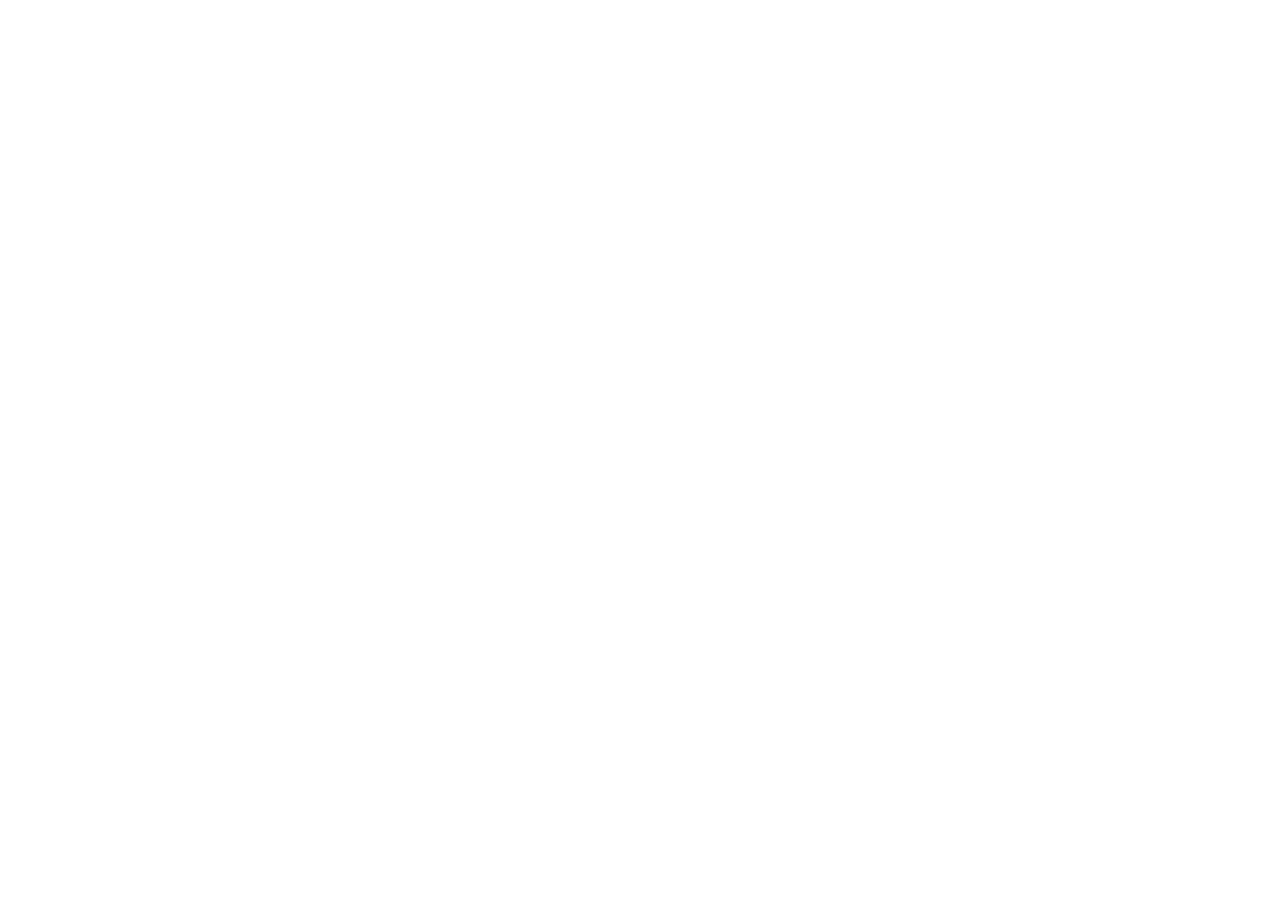
==== index.html @ bd5fce8c "Files Created and Added boilerplate code" ====
<!DOCTYPE html>
<html lang="en">
<head>
    <meta charset="UTF-8">
    <meta name="viewport" content="width=device-width, initial-scale=1.0">
    <title>Document</title>
    <link rel="stylesheet" href="style.css">
    <script src="script.js" defer></script>
</head>
<body>
    
</body>
</html>
---- style.css ----
*{
    box-sizing: border-box;
}
body{
    margin: 0;
}
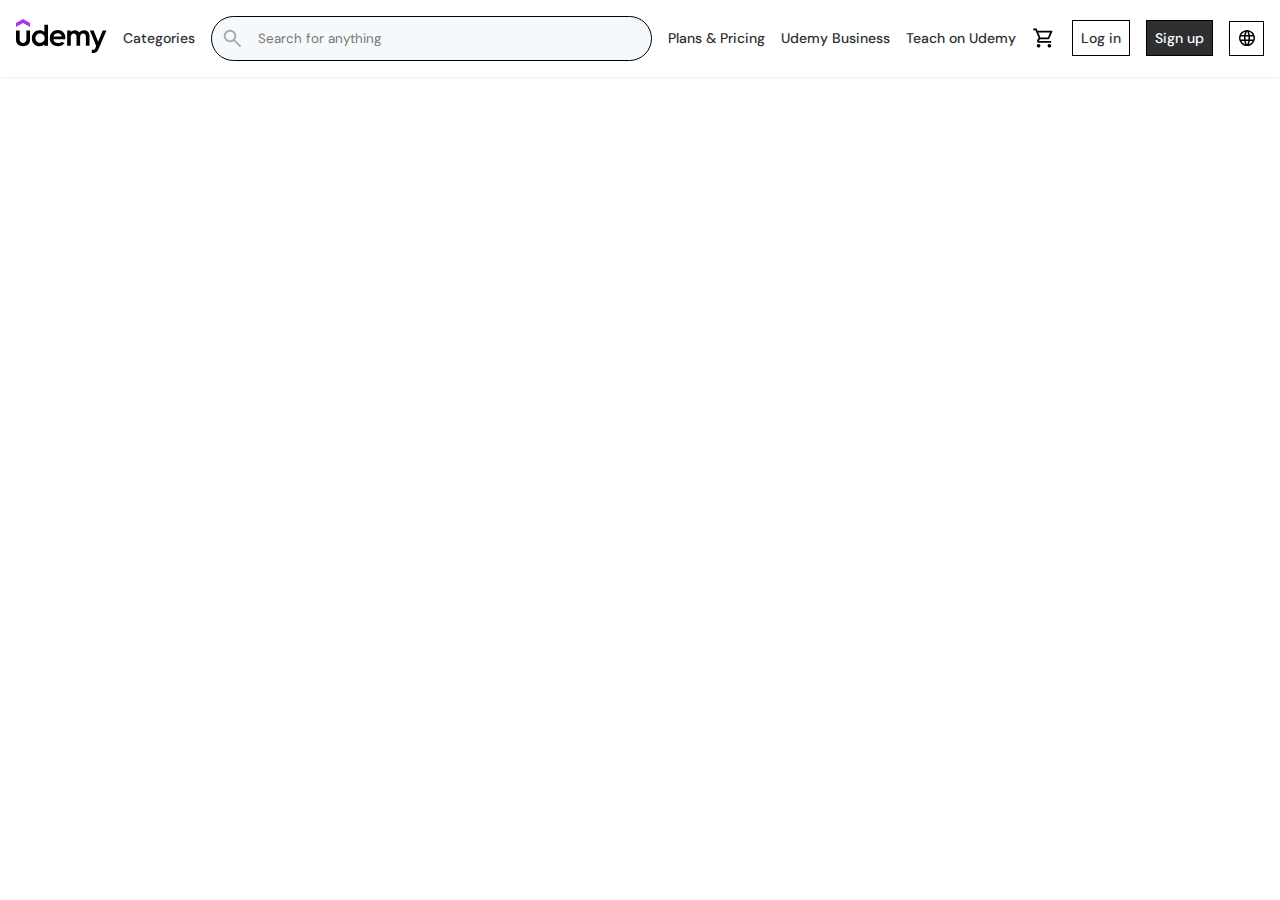
==== commit 785b4c0c: "initial header created for non-mobile without dropdown and hover" ====
--- a/index.html
+++ b/index.html
@@ -1,13 +1,39 @@
 <!DOCTYPE html>
 <html lang="en">
-<head>
-    <meta charset="UTF-8">
-    <meta name="viewport" content="width=device-width, initial-scale=1.0">
-    <title>Document</title>
-    <link rel="stylesheet" href="style.css">
+  <head>
+    <meta charset="UTF-8" />
+    <meta name="viewport" content="width=device-width, initial-scale=1.0" />
+    <title>Udemy</title>
+    <link
+      href="https://fonts.googleapis.com/css?family=DM+Sans:regular,500,700"
+      rel="stylesheet"
+    />
+    <link rel="stylesheet" href="style.css" />
     <script src="script.js" defer></script>
-</head>
-<body>
-    
-</body>
-</html>+  </head>
+  <body>
+    <header>
+      <div class="logo-container">
+        <img src="./images/udemy-logo.svg" alt="" />
+      </div>
+      <ul>
+        Categories
+      </ul>
+      <div class="search-container">
+        <img src="./images/search_icon.svg" alt="" />
+        <input type="text" placeholder="Search for anything" />
+      </div>
+      <div class="plans-and-pricing">Plans&nbsp;&&nbsp;Pricing</div>
+      <div class="udemy-business">Udemy&nbsp;Business</div>
+      <div class="tech-on-udemy-container">Teach&nbsp;on&nbsp;Udemy</div>
+      <div class="cart-container">
+        <img src="./images/shopping-cart-icon.svg" alt="" />
+      </div>
+      <div class="login-button-container">Log&nbsp;in</div>
+      <div class="singup-button-container">Sign&nbsp;up</div>
+      <div class="language-icon-container">
+        <img src="./images/language-icon.svg" alt="" />
+      </div>
+    </header>
+  </body>
+</html>
--- a/style.css
+++ b/style.css
@@ -1,6 +1,78 @@
-*{
-    box-sizing: border-box;
+* {
+  box-sizing: border-box;
 }
-body{
-    margin: 0;
+:root {
+  --one-px-border: 1px solid black;
+}
+body {
+  margin: 0;
+  font-family: "DM Sans", sans-serif;
+}
+header {
+  color: #2d2f31;
+  padding: 1rem;
+  display: flex;
+  gap: 1rem;
+  justify-content: space-between;
+  align-items: center;
+
+  box-shadow: 0 2px 2px -2px rgba(0, 0, 0, 0.2);
+  background-color: #fefffe;
+  font-size: 14px;
+  font-weight: 500;
+}
+ul {
+  margin: 0;
+  padding: 0;
+}
+.logo-container > img {
+  width: 91px;
+}
+.search-container {
+  border: var(--one-px-border);
+  border-radius: 24px;
+  padding-inline: 0.5rem;
+  display: flex;
+  align-items: center;
+  overflow: hidden;
+  flex-grow: 1;
+  background-color: #f6f9fb;
+}
+.search-container > input {
+  padding: 0.8rem;
+  flex-grow: 1;
+  border: 0;
+  outline: 0;
+  background-color: transparent;
+  font-family: inherit;
+}
+.cart-container > img {
+  vertical-align: middle;
+}
+.login-button-container,
+.singup-button-container {
+  border: var(--one-px-border);
+  padding: 0.5rem;
+  /* font-size: 12px; */
+}
+.singup-button-container {
+  color: white;
+  background-color: #2d2f31;
+}
+.language-icon-container {
+  border: var(--one-px-border);
+  padding: 0.4rem;
+  display: flex;
+  justify-content: space-between;
+  align-items: center;
+}
+@media(width<=1200px){
+    .tech-on-udemy-container{
+        display: none;
+    }
+}
+@media(width<=980px){
+    .plans-and-pricing{
+        display: none;
+    }
 }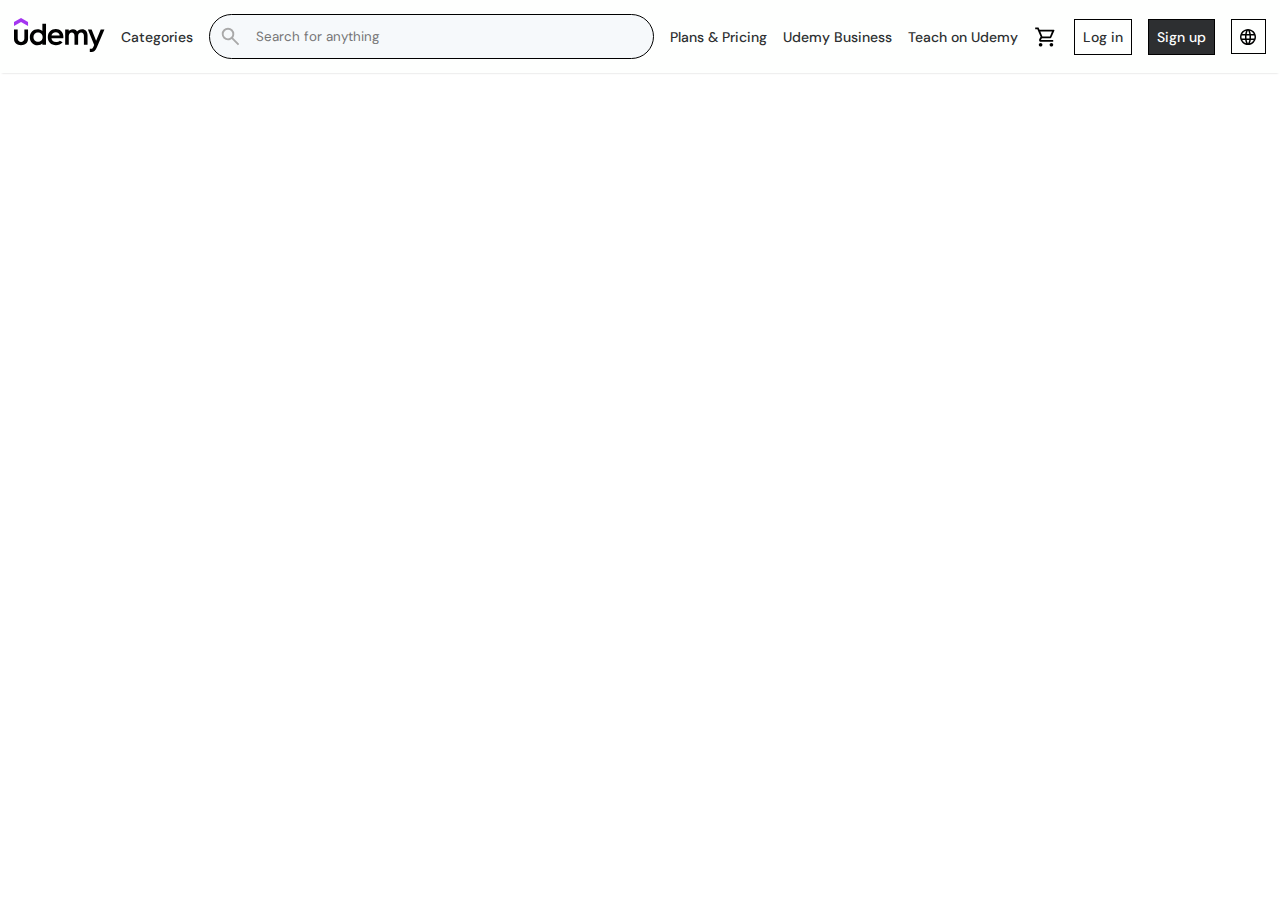
==== commit aec704b1: "static header" ====
--- a/index.html
+++ b/index.html
@@ -13,13 +13,17 @@
   </head>
   <body>
     <header>
+        <div class="menu-icon-container">
+            <img src="./images/menu-icon.svg" alt="">
+        </div>
       <div class="logo-container">
         <img src="./images/udemy-logo.svg" alt="" />
       </div>
-      <ul>
+      <ul class="category-container">
         Categories
       </ul>
       <div class="search-container">
+
         <img src="./images/search_icon.svg" alt="" />
         <input type="text" placeholder="Search for anything" />
       </div>
@@ -27,6 +31,7 @@
       <div class="udemy-business">Udemy&nbsp;Business</div>
       <div class="tech-on-udemy-container">Teach&nbsp;on&nbsp;Udemy</div>
       <div class="cart-container">
+        <img class="search-icon-for-mobile" src="./images/search-icon-for-mobile.svg" alt="">
         <img src="./images/shopping-cart-icon.svg" alt="" />
       </div>
       <div class="login-button-container">Log&nbsp;in</div>
--- a/style.css
+++ b/style.css
@@ -10,7 +10,7 @@
 }
 header {
   color: #2d2f31;
-  padding: 1rem;
+  padding: 0.9rem;
   display: flex;
   gap: 1rem;
   justify-content: space-between;
@@ -66,13 +66,38 @@
   justify-content: space-between;
   align-items: center;
 }
-@media(width<=1200px){
-    .tech-on-udemy-container{
-        display: none;
-    }
+.menu-icon-container,.search-icon-for-mobile {
+  display: none;
 }
-@media(width<=980px){
-    .plans-and-pricing{
-        display: none;
-    }
-}+
+@media (width<=1200px) {
+  .tech-on-udemy-container {
+    display: none;
+  }
+}
+@media (width<=980px) {
+  .plans-and-pricing {
+    display: none;
+  }
+}
+@media (width<=800px) {
+  .language-icon-container,
+  .singup-button-container,
+  .udemy-business,
+  .login-button-container,
+  .category-container,
+  .search-container {
+    display: none;
+  }
+  .cart-container{
+    display: flex;
+    gap: 1rem;
+
+  }
+  .menu-icon-container,.search-icon-for-mobile{
+    display: block;
+  }
+  header{
+    padding: 0.4rem;
+  }
+}
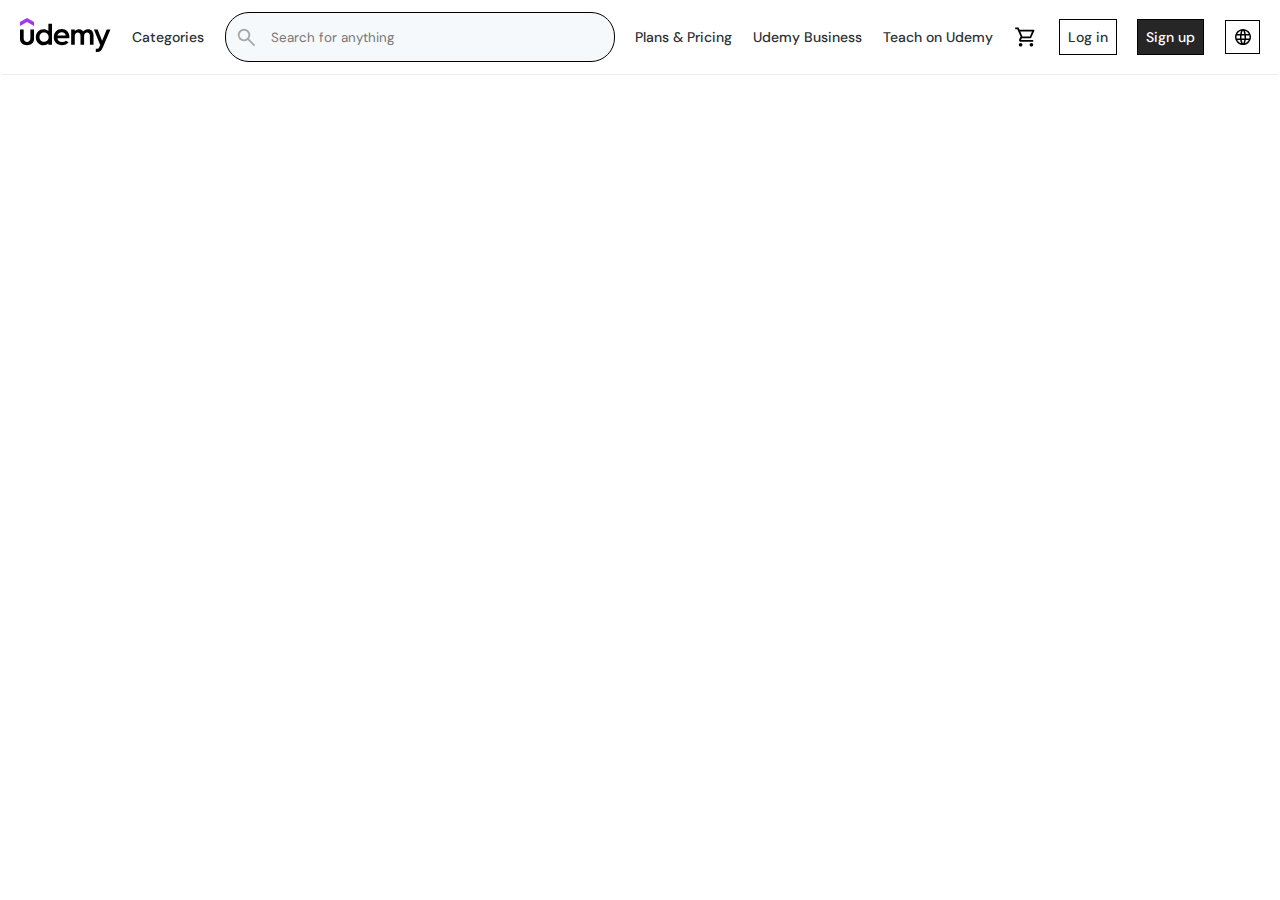
==== commit f28d268e: "header" ====
--- a/index.html
+++ b/index.html
@@ -13,26 +13,56 @@
   </head>
   <body>
     <header>
-        <div class="menu-icon-container">
-            <img src="./images/menu-icon.svg" alt="">
-        </div>
+      <div class="menu-icon-container">
+        <img src="./images/menu-icon.svg" alt="menu" />
+      </div>
       <div class="logo-container">
-        <img src="./images/udemy-logo.svg" alt="" />
+        <img src="./images/udemy-logo.svg" alt="udemy-logo" />
       </div>
-      <ul class="category-container">
-        Categories
-      </ul>
+      <div class="categories-container">
+        <ul>
+          Categories
+        </ul>
+      </div>
       <div class="search-container">
-
-        <img src="./images/search_icon.svg" alt="" />
+        <img src="./images/search_icon.svg" alt="search-icon" />
         <input type="text" placeholder="Search for anything" />
       </div>
       <div class="plans-and-pricing">Plans&nbsp;&&nbsp;Pricing</div>
-      <div class="udemy-business">Udemy&nbsp;Business</div>
-      <div class="tech-on-udemy-container">Teach&nbsp;on&nbsp;Udemy</div>
+      <div class="udemy-business">
+        Udemy&nbsp;Business
+        <div>
+          <p class="hover-text">
+            Get your team access to over 26,000 top Udemy courses, anytime,
+            anywhere.
+          </p>
+          <p class="btn">Try Udemy&nbsp;Business</p>
+        </div>
+      </div>
+      <div class="tech-on-udemy-container">Teach&nbsp;on&nbsp;Udemy
+        <div>
+          <p class="hover-text">
+            Turn what you know into an opportunity and reach millions around the world.
+          </p>
+          <p class="btn">Learn More</p>
+        </div>
+      </div>
       <div class="cart-container">
-        <img class="search-icon-for-mobile" src="./images/search-icon-for-mobile.svg" alt="">
-        <img src="./images/shopping-cart-icon.svg" alt="" />
+        <img
+          class="search-icon-for-mobile"
+          src="./images/search-icon-for-mobile.svg"
+          alt="search-icon"
+        />
+        <div>
+          <p class="hover-text">You cart is empty
+       
+        
+          </p>
+          <p class="keep-shoping"> Keep Shopping</p>
+         
+        </div>
+        <img class="cart-icon" src="./images/shopping-cart-icon.svg" alt="cart-icon" />
+        <img class="purple-cart" src="./images/purple-color-cart.svg" alt="">
       </div>
       <div class="login-button-container">Log&nbsp;in</div>
       <div class="singup-button-container">Sign&nbsp;up</div>
--- a/style.css
+++ b/style.css
@@ -3,27 +3,37 @@
 }
 :root {
   --one-px-border: 1px solid black;
+  --primary-black-color: #2d2f31;
 }
 body {
   margin: 0;
+  padding: 0;
   font-family: "DM Sans", sans-serif;
 }
+ul {
+  margin: 0;
+  padding: 0;
+}
 header {
-  color: #2d2f31;
-  padding: 0.9rem;
+  color: var(--primary-black-color);
   display: flex;
-  gap: 1rem;
+  gap: 0.8rem;
   justify-content: space-between;
   align-items: center;
-
   box-shadow: 0 2px 2px -2px rgba(0, 0, 0, 0.2);
   background-color: #fefffe;
   font-size: 14px;
   font-weight: 500;
+  padding-inline: 1rem;
 }
-ul {
-  margin: 0;
-  padding: 0;
+
+header > div {
+  padding-block: 1.5rem;
+  margin: 4px;
+}
+
+header > .logo-container {
+  padding-block: 14px;
 }
 .logo-container > img {
   width: 91px;
@@ -37,6 +47,7 @@
   overflow: hidden;
   flex-grow: 1;
   background-color: #f6f9fb;
+  height: 40px;
 }
 .search-container > input {
   padding: 0.8rem;
@@ -46,6 +57,56 @@
   background-color: transparent;
   font-family: inherit;
 }
+.udemy-business,
+.tech-on-udemy-container,
+.cart-container {
+  position: relative;
+  transition: all 0.25s ease-out;
+}
+.udemy-business > div,
+.tech-on-udemy-container > div,
+.cart-container > div {
+  font-weight: 700;
+  font-size: 16px;
+  position: absolute;
+  top: 75px;
+  right: 4px;
+  width: 280px;
+  text-align: center;
+  box-shadow: rgba(99, 99, 99, 0.2) 0px 2px 8px 0px;
+  padding-inline: 1rem;
+  display: none;
+}
+.cart-container > div {
+  font-size: 12px;
+  width: 200px;
+}
+.cart-container .keep-shoping {
+  color: #a435f0;
+}
+.udemy-business > div .hover-text,
+.tech-on-udemy-container > div .hover-text,
+.cart-container > div .hover-text {
+  padding-inline: 1.5rem;
+  color: black;
+}
+.udemy-business > div .btn,
+.tech-on-udemy-container > div .btn {
+  background-color: var(--primary-black-color);
+  color: white;
+  padding: 0.5rem 1rem;
+}
+.udemy-business:hover > div,
+.tech-on-udemy-container:hover > div,
+.cart-container:hover > div {
+  display: block;
+}
+.tech-on-udemy-container {
+  position: relative;
+}
+.cart-container {
+  padding-block: 18px;
+}
 .cart-container > img {
   vertical-align: middle;
 }
@@ -53,11 +114,10 @@
 .singup-button-container {
   border: var(--one-px-border);
   padding: 0.5rem;
-  /* font-size: 12px; */
 }
 .singup-button-container {
   color: white;
-  background-color: #2d2f31;
+  background-color: rgba(0, 0, 0, 0.85);
 }
 .language-icon-container {
   border: var(--one-px-border);
@@ -66,38 +126,72 @@
   justify-content: space-between;
   align-items: center;
 }
-.menu-icon-container,.search-icon-for-mobile {
+
+.categories-container:hover,
+.plans-and-pricing:hover,
+.udemy-business:hover,
+.tech-on-udemy-container:hover {
+  color: #a435f0;
+}
+.purple-cart {
+  display: none;
+}
+.cart-container:hover .cart-icon {
+  display: none;
+}
+.cart-container:hover .purple-cart {
+  display: block;
+}
+div.login-button-container:hover,
+div.language-icon-container:hover,
+div.search-container:hover {
+  background-color: #e3e7ea;
+}
+
+.singup-button-container:hover {
+  background-color: black;
+}
+.menu-icon-container,
+.search-icon-for-mobile {
   display: none;
 }
 
+div.show {
+  display: block;
+}
 @media (width<=1200px) {
   .tech-on-udemy-container {
     display: none;
   }
 }
-@media (width<=980px) {
+@media (width<=1050px) {
   .plans-and-pricing {
     display: none;
   }
 }
-@media (width<=800px) {
+@media (width<=900px) {
   .language-icon-container,
   .singup-button-container,
   .udemy-business,
   .login-button-container,
-  .category-container,
+  .categories-container,
   .search-container {
     display: none;
   }
-  .cart-container{
+  .cart-container {
     display: flex;
     gap: 1rem;
-
   }
-  .menu-icon-container,.search-icon-for-mobile{
+  .menu-icon-container,
+  .search-icon-for-mobile {
     display: block;
   }
-  header{
-    padding: 0.4rem;
+
+  header > div {
+    padding-top: 1rem;
+    padding-bottom: 0.2rem;
+  }
+  .logo-container > img {
+    width: 75px;
   }
 }
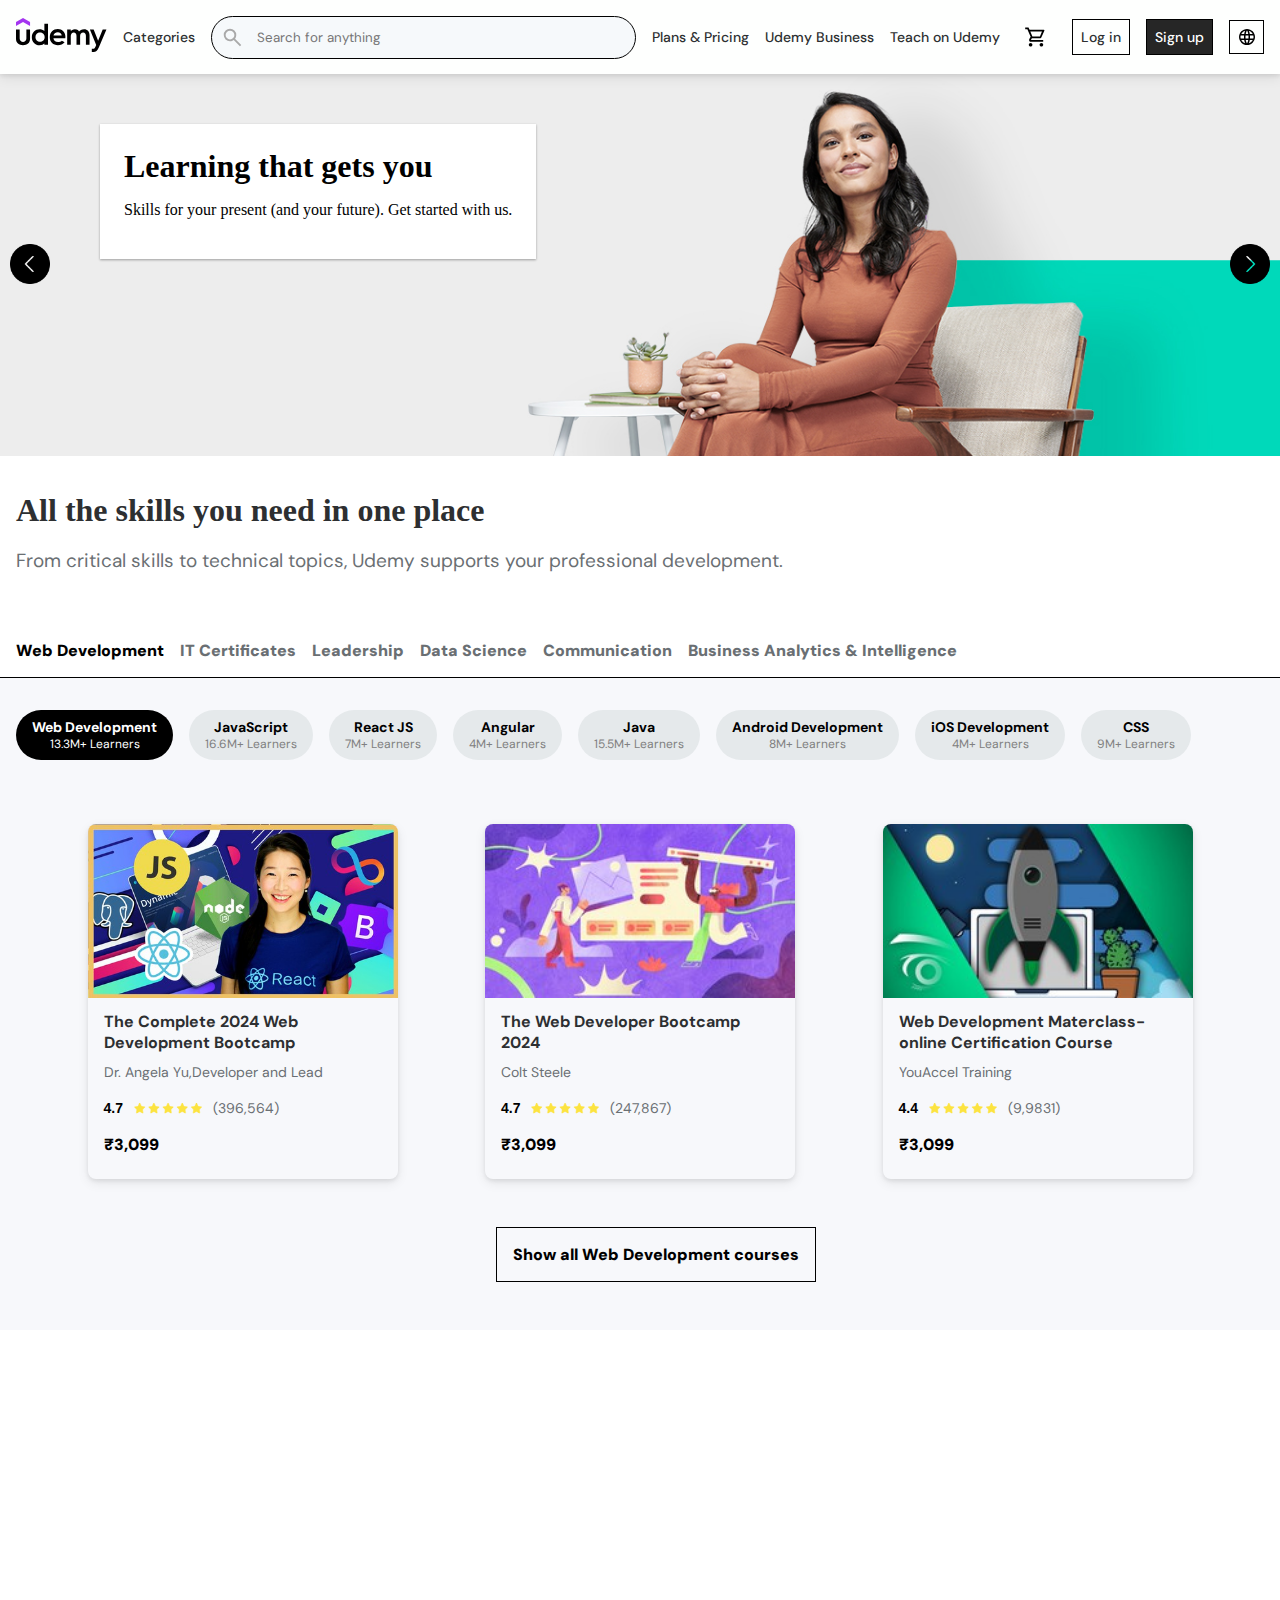
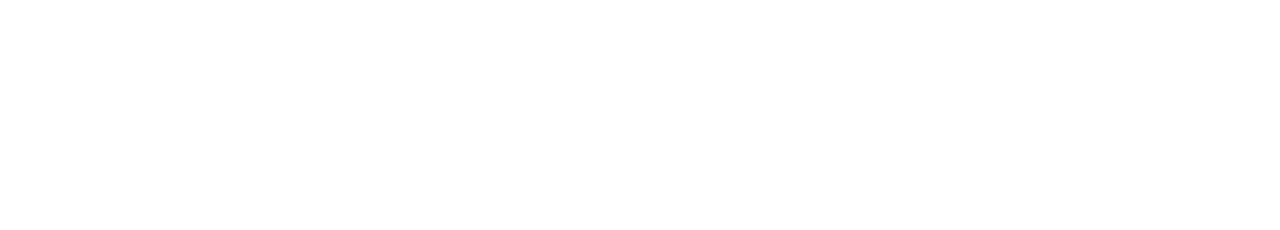
==== commit c3098468: "course-cards-container created" ====
--- a/index.html
+++ b/index.html
@@ -13,8 +13,8 @@
   </head>
   <body>
     <header>
-      <div class="menu-icon-container">
-        <img src="./images/menu-icon.svg" alt="menu" />
+      <div class="hamburger-icon-container">
+        <img src="./images/menu-icon.svg" alt="hamburger-icon" />
       </div>
       <div class="logo-container">
         <img src="./images/udemy-logo.svg" alt="udemy-logo" />
@@ -28,23 +28,25 @@
         <img src="./images/search_icon.svg" alt="search-icon" />
         <input type="text" placeholder="Search for anything" />
       </div>
-      <div class="plans-and-pricing">Plans&nbsp;&&nbsp;Pricing</div>
+      <div class="plans-and-pricing">Plans & Pricing</div>
       <div class="udemy-business">
-        Udemy&nbsp;Business
+        Udemy Business
         <div>
-          <p class="hover-text">
+          <p>
             Get your team access to over 26,000 top Udemy courses, anytime,
             anywhere.
           </p>
-          <p class="btn">Try Udemy&nbsp;Business</p>
-        </div>
-      </div>
-      <div class="tech-on-udemy-container">Teach&nbsp;on&nbsp;Udemy
+          <div>Try Udemy Business</div>
+        </div>
+      </div>
+      <div class="tech-on-udemy-container">
+        Teach on Udemy
         <div>
-          <p class="hover-text">
-            Turn what you know into an opportunity and reach millions around the world.
+          <p>
+            Turn what you know into an opportunity and reach millions around the
+            world.
           </p>
-          <p class="btn">Learn More</p>
+          <div>Learn More</div>
         </div>
       </div>
       <div class="cart-container">
@@ -54,21 +56,218 @@
           alt="search-icon"
         />
         <div>
-          <p class="hover-text">You cart is empty
-       
-        
-          </p>
-          <p class="keep-shoping"> Keep Shopping</p>
-         
-        </div>
-        <img class="cart-icon" src="./images/shopping-cart-icon.svg" alt="cart-icon" />
-        <img class="purple-cart" src="./images/purple-color-cart.svg" alt="">
-      </div>
-      <div class="login-button-container">Log&nbsp;in</div>
-      <div class="singup-button-container">Sign&nbsp;up</div>
+          <p>You cart is empty</p>
+          <p class="keep-shoping">Keep Shopping</p>
+        </div>
+        <img
+          class="cart-icon"
+          src="./images/shopping-cart-icon.svg"
+          alt="cart-icon"
+        />
+        <img
+          class="purple-cart-icon"
+          src="./images/purple-color-cart.svg"
+          alt="purple-cart-icon"
+        />
+      </div>
+      <div class="login-button-container">Log in</div>
+      <div class="singup-button-container">Sign up</div>
       <div class="language-icon-container">
-        <img src="./images/language-icon.svg" alt="" />
+        <img src="./images/language-icon.svg" alt="language-icon" />
       </div>
     </header>
+    <main>
+      <section class="hero-section-images-container">
+        <div class="hero-section-image-container first-image">
+          <img
+            class="hero-section-girl-img"
+            src="./images/bg-img1.jpg"
+            alt=""
+          />
+          <div class="hero-section-image-info">
+            <div>Learning that gets you</div>
+            <p>
+              Skills for your present (and your future). Get started with us.
+            </p>
+            <div class="search-bar-below-img">
+              <input type="text" placeholder="What do you want to learn" />
+              <img src="./images/search_icon.svg" alt="" style="width: 24px" />
+            </div>
+          </div>
+        </div>
+        <!-- <div class="hero-section-image-container second-image">
+          <img class="hero-section-boy-img" src="./images/bg-img2.jpg" alt="" />
+          <div class="hero-section-image-info">
+            <div>Skills that drive you forward</div>
+            <p>
+              Technology and the world of work change fast — with us, you’re
+              faster. Get the skills to achieve goals and stay competitive.
+            </p>
+            <span class="view-plans">View Plans</span>
+            <div class="search-bar-below-img">
+              <input type="text" placeholder="What do you want to learn" />
+              <img
+                
+                src="./images/search_icon.svg"
+                alt=""
+                style="width: 24px"
+              />
+            </div>
+          </div>
+        </div> -->
+        <img class="arrow left-arrow" src="./images/arrow.png" alt="" />
+        <img class="arrow right-arrow" src="./images/arrow.png" alt="" />
+      </section>
+      <div class="info-below-hero-section-images">
+        <div>All the skills you need in one place</div>
+        <p>
+          From critical skills to technical topics, Udemy supports your
+          professional development.
+        </p>
+      </div>
+      <div class="learning-topics">
+        <p class="web-dev">Web&nbsp;Development</p>
+        <p>IT&nbsp;Certificates</p>
+        <p>Leadership</p>
+        <p>Data&nbsp;Science</p>
+        <p>Communication</p>
+        <p>Business&nbsp;Analytics&nbsp;&&nbsp;Intelligence</p>
+      </div>
+    </main>
+    <section class="course-container">
+      <div>
+        <div class="different-skills-button-container">
+          <div class="web-dev-button">
+            <h4>Web&nbsp;Development</h4>
+            <span>13.3M+ Learners</span>
+          </div>
+
+          <div>
+            <h4>JavaScript</h4>
+            <span>16.6M+&nbsp;Learners</span>
+          </div>
+          <div>
+            <h4>React&nbsp;JS</h4>
+            <span>7M+&nbsp;Learners</span>
+          </div>
+          <div>
+            <h4>Angular</h4>
+            <span>4M+&nbsp;Learners</span>
+          </div>
+          <div>
+            <h4>Java</h4>
+            <span>15.5M+&nbsp;Learners</span>
+          </div>
+          <div>
+            <h4>Android&nbsp;Development</h4>
+            <span>8M+&nbsp;Learners</span>
+          </div>
+          <div>
+            <h4>iOS Development</h4>
+            <span>4M+&nbsp;Learners</span>
+          </div>
+          <div>
+            <h4>CSS</h4>
+            <span>9M+&nbsp;Learners</span>
+          </div>
+        </div>
+        <div class="courses-card-container">
+          <div class="course-card-container course-card-container-1">
+            <img
+              class="course-main-img"
+              src="./images/angela-yu-course-picture.jpg "
+              alt=""
+            />
+            <div class="course-info">
+              <p class="course-title">
+                <strong>The Complete 2024 Web Development Bootcamp</strong>
+              </p>
+              <span>Dr. Angela Yu,Developer and Lead</span>
+              <div class="rating">
+                <span class="rating-in-number">4.7</span
+                ><img
+                  src="./images/5-start-icons.png"
+                  alt=""
+                  style="width: 90px"
+                /><span>(396,564)</span>
+              </div>
+              <span class="price">₹3,099</span>
+            </div>
+          </div>
+          <div class="course-card-container course-card-container-2">
+            <img
+              class="course-main-img"
+              src="./images/colt-steele-course-picture.jpg"
+              alt=""
+            />
+            <div class="course-info">
+              <p class="course-title">
+                <strong>The Web Developer Bootcamp 2024</strong>
+              </p>
+              <span> Colt Steele</span>
+              <div class="rating">
+                <span class="rating-in-number">4.7</span
+                ><img
+                  src="./images/5-start-icons.png"
+                  alt=""
+                  style="width: 90px"
+                /><span>(247,867)</span>
+              </div>
+              <span class="price">₹3,099</span>
+            </div>
+          </div>
+          <div class="course-card-container course-card-container-3">
+            <img
+              class="course-main-img"
+              src="./images/Youacell-course-picture.jpg"
+              alt=""
+            />
+            <div class="course-info">
+              <p class="course-title">
+                <strong
+                  >Web Development Materclass-online Certification
+                  Course</strong
+                >
+              </p>
+              <span>YouAccel Training</span>
+              <div class="rating">
+                <span class="rating-in-number">4.4</span
+                ><img
+                  src="./images/5-start-icons.png"
+                  alt=""
+                  style="width: 90px"
+                /><span>(9,9831)</span>
+              </div>
+              <span class="price">₹3,099</span>
+            </div>
+          </div>
+          <div class="course-card-container course-card-container-4">
+            <img
+              class="course-main-img"
+              src="./images/last-course-img.jpg"
+              alt=""
+            />
+            <div class="course-info">
+              <p class="course-title">
+                <strong>Practical Web Development :22 Course in 1</strong>
+              </p>
+              <span>Creative Online School</span>
+              <div class="rating">
+                <span class="rating-in-number">4.3</span
+                ><img
+                  src="./images/5-start-icons.png"
+                  alt=""
+                  style="width: 90px"
+                /><span>(4,337)</span>
+              </div>
+              <span class="price">₹3,299</span>
+            </div>
+          </div>
+        </div>
+        <div class="show-all-courses-button">
+          Show&nbsp;all&nbsp;Web&nbsp;Development&nbsp;courses
+        </div>
+      </div>
+    </section>
   </body>
 </html>
--- a/style.css
+++ b/style.css
@@ -2,34 +2,37 @@
   box-sizing: border-box;
 }
 :root {
-  --one-px-border: 1px solid black;
+  --standard-black-border: 1px solid black;
   --primary-black-color: #2d2f31;
 }
 body {
   margin: 0;
   padding: 0;
   font-family: "DM Sans", sans-serif;
+  margin-bottom: 500px;
 }
 ul {
   margin: 0;
   padding: 0;
 }
+/* css for header */
 header {
   color: var(--primary-black-color);
   display: flex;
-  gap: 0.8rem;
+  gap: 1rem;
   justify-content: space-between;
   align-items: center;
-  box-shadow: 0 2px 2px -2px rgba(0, 0, 0, 0.2);
+  box-shadow: 0 2px 4px rgba(0, 0, 0, 0.08), 0 4px 12px rgba(0, 0, 0, 0.08);
   background-color: #fefffe;
   font-size: 14px;
   font-weight: 500;
   padding-inline: 1rem;
+  position: relative;
+  z-index: 2;
 }
 
 header > div {
-  padding-block: 1.5rem;
-  margin: 4px;
+  padding-block: 28px;
 }
 
 header > .logo-container {
@@ -39,30 +42,39 @@
   width: 91px;
 }
 .search-container {
-  border: var(--one-px-border);
+  border: var(--standard-black-border);
   border-radius: 24px;
-  padding-inline: 0.5rem;
-  display: flex;
-  align-items: center;
-  overflow: hidden;
+  padding-inline: 8px;
+  display: flex;
   flex-grow: 1;
   background-color: #f6f9fb;
-  height: 40px;
+  padding-block: 0px;
 }
 .search-container > input {
-  padding: 0.8rem;
+  padding: 12px;
   flex-grow: 1;
   border: 0;
   outline: 0;
   background-color: transparent;
   font-family: inherit;
-}
+  height: 100%;
+}
+
 .udemy-business,
 .tech-on-udemy-container,
 .cart-container {
   position: relative;
   transition: all 0.25s ease-out;
 }
+.cart-container {
+  padding-block: 25px;
+  padding-inline: 8px;
+}
+.cart-container > img {
+  vertical-align: middle;
+}
+/* hover css on .udemy-business,.tech-on-udemy-container,.cart-container */
+
 .udemy-business > div,
 .tech-on-udemy-container > div,
 .cart-container > div {
@@ -73,25 +85,26 @@
   right: 4px;
   width: 280px;
   text-align: center;
-  box-shadow: rgba(99, 99, 99, 0.2) 0px 2px 8px 0px;
-  padding-inline: 1rem;
+  box-shadow: 0 2px 4px rgba(0, 0, 0, 0.08), 0 4px 12px rgba(0, 0, 0, 0.08);
+  padding: 16px;
+  background-color: white;
   display: none;
 }
 .cart-container > div {
-  font-size: 12px;
-  width: 200px;
+  padding-bottom: 0px;
+  padding-top: 8px;
 }
 .cart-container .keep-shoping {
   color: #a435f0;
 }
-.udemy-business > div .hover-text,
-.tech-on-udemy-container > div .hover-text,
-.cart-container > div .hover-text {
-  padding-inline: 1.5rem;
+.udemy-business > div > p,
+.tech-on-udemy-container > div > p,
+.cart-container > div > p {
+  padding-inline: 1.2rem;
   color: black;
 }
-.udemy-business > div .btn,
-.tech-on-udemy-container > div .btn {
+.udemy-business > div > div,
+.tech-on-udemy-container > div > div {
   background-color: var(--primary-black-color);
   color: white;
   padding: 0.5rem 1rem;
@@ -101,18 +114,10 @@
 .cart-container:hover > div {
   display: block;
 }
-.tech-on-udemy-container {
-  position: relative;
-}
-.cart-container {
-  padding-block: 18px;
-}
-.cart-container > img {
-  vertical-align: middle;
-}
+
 .login-button-container,
 .singup-button-container {
-  border: var(--one-px-border);
+  border: var(--standard-black-border);
   padding: 0.5rem;
 }
 .singup-button-container {
@@ -120,55 +125,295 @@
   background-color: rgba(0, 0, 0, 0.85);
 }
 .language-icon-container {
-  border: var(--one-px-border);
+  border: var(--standard-black-border);
   padding: 0.4rem;
   display: flex;
-  justify-content: space-between;
-  align-items: center;
-}
-
+}
+
+/* change color to purple of elemets in header on hover */
 .categories-container:hover,
 .plans-and-pricing:hover,
 .udemy-business:hover,
 .tech-on-udemy-container:hover {
   color: #a435f0;
 }
-.purple-cart {
+.purple-cart-icon {
   display: none;
 }
 .cart-container:hover .cart-icon {
   display: none;
 }
-.cart-container:hover .purple-cart {
+.cart-container:hover .purple-cart-icon {
   display: block;
 }
+
+/* hover on .login-button-container .language-icon-container .search-container */
 div.login-button-container:hover,
-div.language-icon-container:hover,
-div.search-container:hover {
+div.language-icon-container:hover {
   background-color: #e3e7ea;
 }
-
+.div.search-container:hover {
+  background-color: rgb(227, 231, 234, 0.5);
+}
+
+/* hover on seearch */
 .singup-button-container:hover {
-  background-color: black;
-}
-.menu-icon-container,
+  background-color: var(--primary-black-color);
+}
+
+/* Hide mobile Icons for desktop*/
+.hamburger-icon-container,
 .search-icon-for-mobile {
   display: none;
 }
 
-div.show {
+/* div.show {
   display: block;
+} */
+
+/* css for  section .hero-section-images-container */
+main {
+  margin-inline: auto;
+  max-width: 1340px;
+}
+.hero-section-images-container {
+  position: relative;
+}
+
+.hero-section-image-container {
+  font-family: Georgia, "Times New Roman", Times, serif;
+
+  margin-inline: auto;
+  position: relative;
+}
+.hero-section-image-container > img {
+  max-width: 100%;
+  min-height: 250px;
+}
+
+.hero-section-image-info {
+  background-color: white;
+  max-width: 440px;
+  padding: 24px;
+  position: absolute;
+  top: 50px;
+  left: 100px;
+  box-shadow: 0 1px 3px rgba(0, 0, 0, 0.12), 0 1px 2px rgba(0, 0, 0, 0.24);
+}
+.hero-section-image-info > div {
+  font-size: 32px;
+  font-weight: 700;
+}
+span.view-plans {
+  display: inline-block;
+  background-color: #2d2f31;
+  color: white;
+  padding: 1rem;
+  font-size: 18px;
+  text-align: center;
+}
+.search-bar-below-img {
+  display: none;
+}
+
+/* css for slider  arrows*/
+
+.arrow {
+  position: absolute;
+  width: 40px;
+  top: 44%;
+}
+.left-arrow {
+  transform: rotate(180deg);
+
+  left: 10px;
+}
+.right-arrow {
+  right: 10px;
+}
+
+/* text below img banner */
+.info-below-hero-section-images {
+  padding-inline: 1rem;
+  padding-block: 2rem;
+  max-width: 1340px;
+  margin-inline: auto;
+}
+.info-below-hero-section-images > div {
+  font-size: 32px;
+  color: var(--primary-black-color);
+  font-weight: 600;
+  font-family: Georgia, "Times New Roman", Times, serif;
+}
+.info-below-hero-section-images > p {
+  font-size: 19px;
+  color: #6a6f73;
+}
+
+.learning-topics {
+  display: flex;
+  gap: 1rem;
+  padding-inline: 1rem;
+  color: #6a6f73;
+  font-weight: 900;
+}
+.web-dev {
+  color: black;
+}
+.learning-topics p:hover {
+  color: black;
+}
+.course-container {
+  background-color: #f7f8fb;
+}
+.course-container > div {
+  max-width: 1340px;
+  margin-inline: auto;
+}
+
+.different-skills-button-container {
+  display: flex;
+  gap: 1rem;
+  overflow: hidden;
+  border-top: 1px solid #000;
+  padding-block: 2rem;
+  padding-inline: 1rem;
+}
+.different-skills-button-container > div {
+  border-radius: 50px;
+
+  /* padding:16px 24px; */
+  padding: 0.5rem;
+  padding-inline: 1rem;
+
+  display: flex;
+  justify-content: center;
+  align-items: center;
+  flex-direction: column;
+  background-color: #e5e9eb;
+}
+
+.different-skills-button-container h4 {
+  font-size: 14px;
+  margin: 0;
+  color: black;
+}
+
+.different-skills-button-container > div span {
+  color: gray;
+  font-size: 12px;
+}
+div.web-dev-button {
+  background-color: black;
+}
+.web-dev-button h4 {
+  color: white;
+}
+.different-skills-button-container .web-dev-button span {
+  color: white;
+}
+.course-container > div {
+  display: flex;
+  flex-direction: column;
+  gap: 32px;
+  padding-bottom: 32px;
+}
+.courses-card-container {
+  padding-inline: 16px;
+  display: flex;
+  gap: 16px;
+}
+.courses-card-container .course-card-container {
+  max-width: 310px;
+  box-shadow: 0 2px 4px rgba(0, 0, 0, 0.08), 0 4px 12px rgba(0, 0, 0, 0.08);
+  border-radius: 8px;
+  overflow: hidden;
+}
+.course-card-container .course-main-img {
+  width: 100%;
+}
+.course-card-container .course-info {
+  padding-inline: 16px;
+  padding-bottom: 24px;
+}
+.course-card-container .course-title {
+  margin: 0;
+  padding-block: 8px;
+  color: var(--primary-black-color);
+}
+.course-info span {
+  font-size: 14px;
+  color: #6a6f73;
+}
+.rating {
+  display: flex;
+
+  align-items: center;
+  height: 20px;
+  margin-block: 1rem;
+}
+
+.course-info .rating-in-number {
+  font-weight: 900;
+  font-family: sans-serif;
+  color: black;
+}
+.course-info .price {
+  font-size: 16px;
+  color: black;
+  font-weight: 900;
+}
+
+.show-all-courses-button {
+  border: 1px solid black;
+  max-width: 320px;
+  padding: 16px;
+  margin: 16px;
+  margin-inline: 1rem;
+  font-weight: 900;
+  position: relative;
+  left: 50%;
+  transform: translateX(-50%);
+}
+@media (width<1300px) {
+  .courses-card-container {
+    justify-content: space-evenly;
+  }
+  .course-card-container-4 {
+    display: none;
+  }
 }
 @media (width<=1200px) {
   .tech-on-udemy-container {
     display: none;
   }
+  span.view-plans {
+    width: 100%;
+    padding: 0.5rem;
+  }
+
+  .second-image > div {
+    max-width: 350px;
+    padding-block: 16px;
+  }
 }
 @media (width<=1050px) {
   .plans-and-pricing {
     display: none;
   }
-}
+
+  .hero-section-image-info {
+    top: 40px;
+    left: 40px;
+  }
+  .learning-topics {
+    display: none;
+  }
+  .course-card-container-3 {
+    display: none;
+  }
+}
+
 @media (width<=900px) {
   .language-icon-container,
   .singup-button-container,
@@ -182,16 +427,89 @@
     display: flex;
     gap: 1rem;
   }
-  .menu-icon-container,
+  .hamburger-icon-container,
   .search-icon-for-mobile {
     display: block;
   }
 
   header > div {
-    padding-top: 1rem;
-    padding-bottom: 0.2rem;
+    padding-top: 0.7rem;
+    padding-bottom: 1px;
   }
   .logo-container > img {
     width: 75px;
   }
-}
+  header > .logo-container {
+    padding-block: 1px;
+  }
+  .cart-container {
+    padding-bottom: 4px;
+  }
+
+  /* for section with bg-img */
+  .hero-section-image-info {
+    max-width: 300px;
+    font-size: 14px;
+  }
+  .hero-section-image-info > div {
+    font-size: 18px;
+  }
+}
+
+@media (width<=768px) {
+  .first-image,
+  .second-image {
+    display: flex;
+    flex-direction: column;
+    margin-bottom: 1.5rem;
+  }
+  div.hero-section-image-info {
+    position: unset;
+    flex-grow: 1;
+    max-width: 100%;
+    box-shadow: unset;
+  }
+  .hero-section-image-info > div {
+    font-size: 24px;
+  }
+  .search-bar-below-img {
+    display: block;
+    border: 1px solid black;
+    display: flex;
+    padding-inline: 1rem;
+    margin-top: 3rem;
+    /* justify-content: center;
+    align-items: center; */
+  }
+  .search-bar-below-img > input {
+    flex-grow: 1;
+    padding-block: 1rem;
+    border: 0;
+    outline: 0;
+  }
+  div.search-bar-below-img > img {
+    flex-shrink: 0;
+  }
+  .info-below-hero-section-images > div {
+    font-size: 24px;
+  }
+  .info-below-hero-section-images > p {
+    font-size: 16px;
+  }
+  .arrow {
+    top: 24%;
+  }
+
+  .course-card-container-2 {
+    display: none;
+  }
+  .show-all-courses-button {
+    transition: translateX(0);
+    max-width: 100%;
+    text-align: center;
+    font-size: 14px;
+
+    left: 0%;
+    transform: translateX(-0%);
+  }
+}
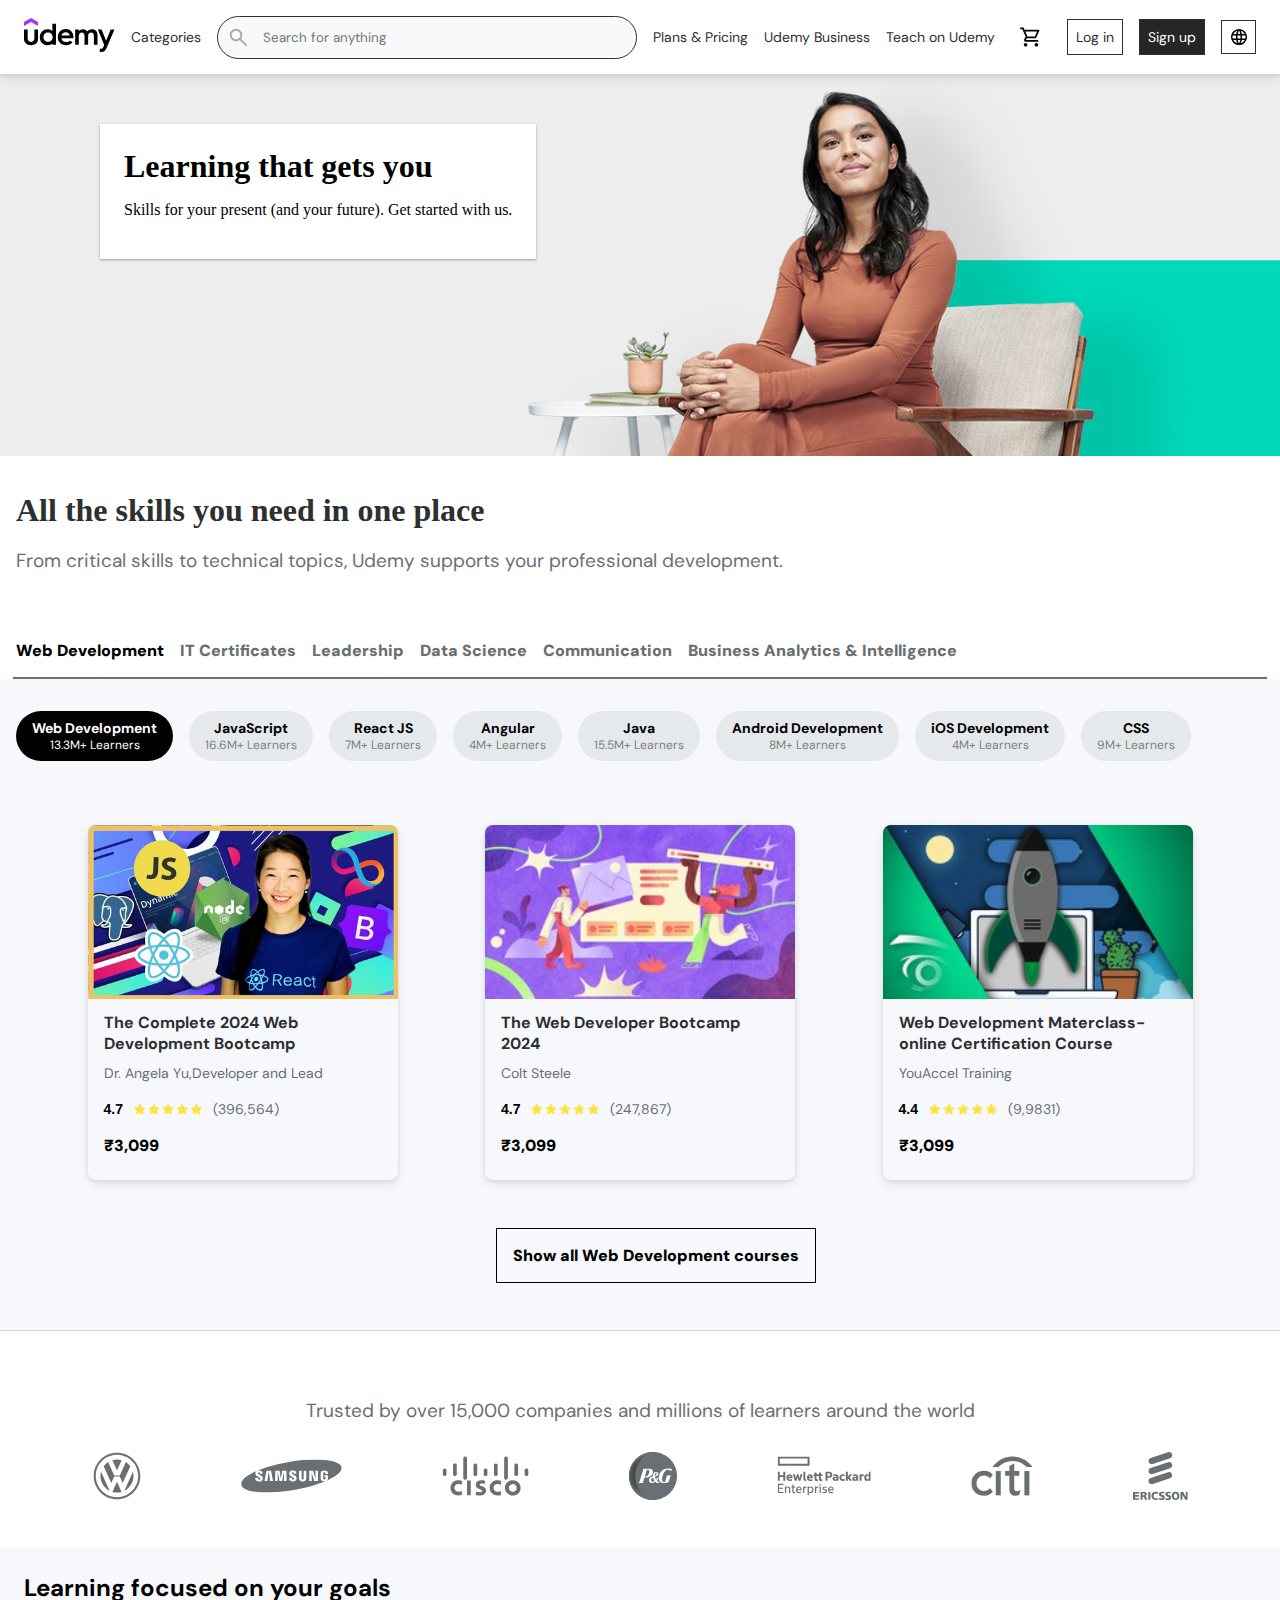
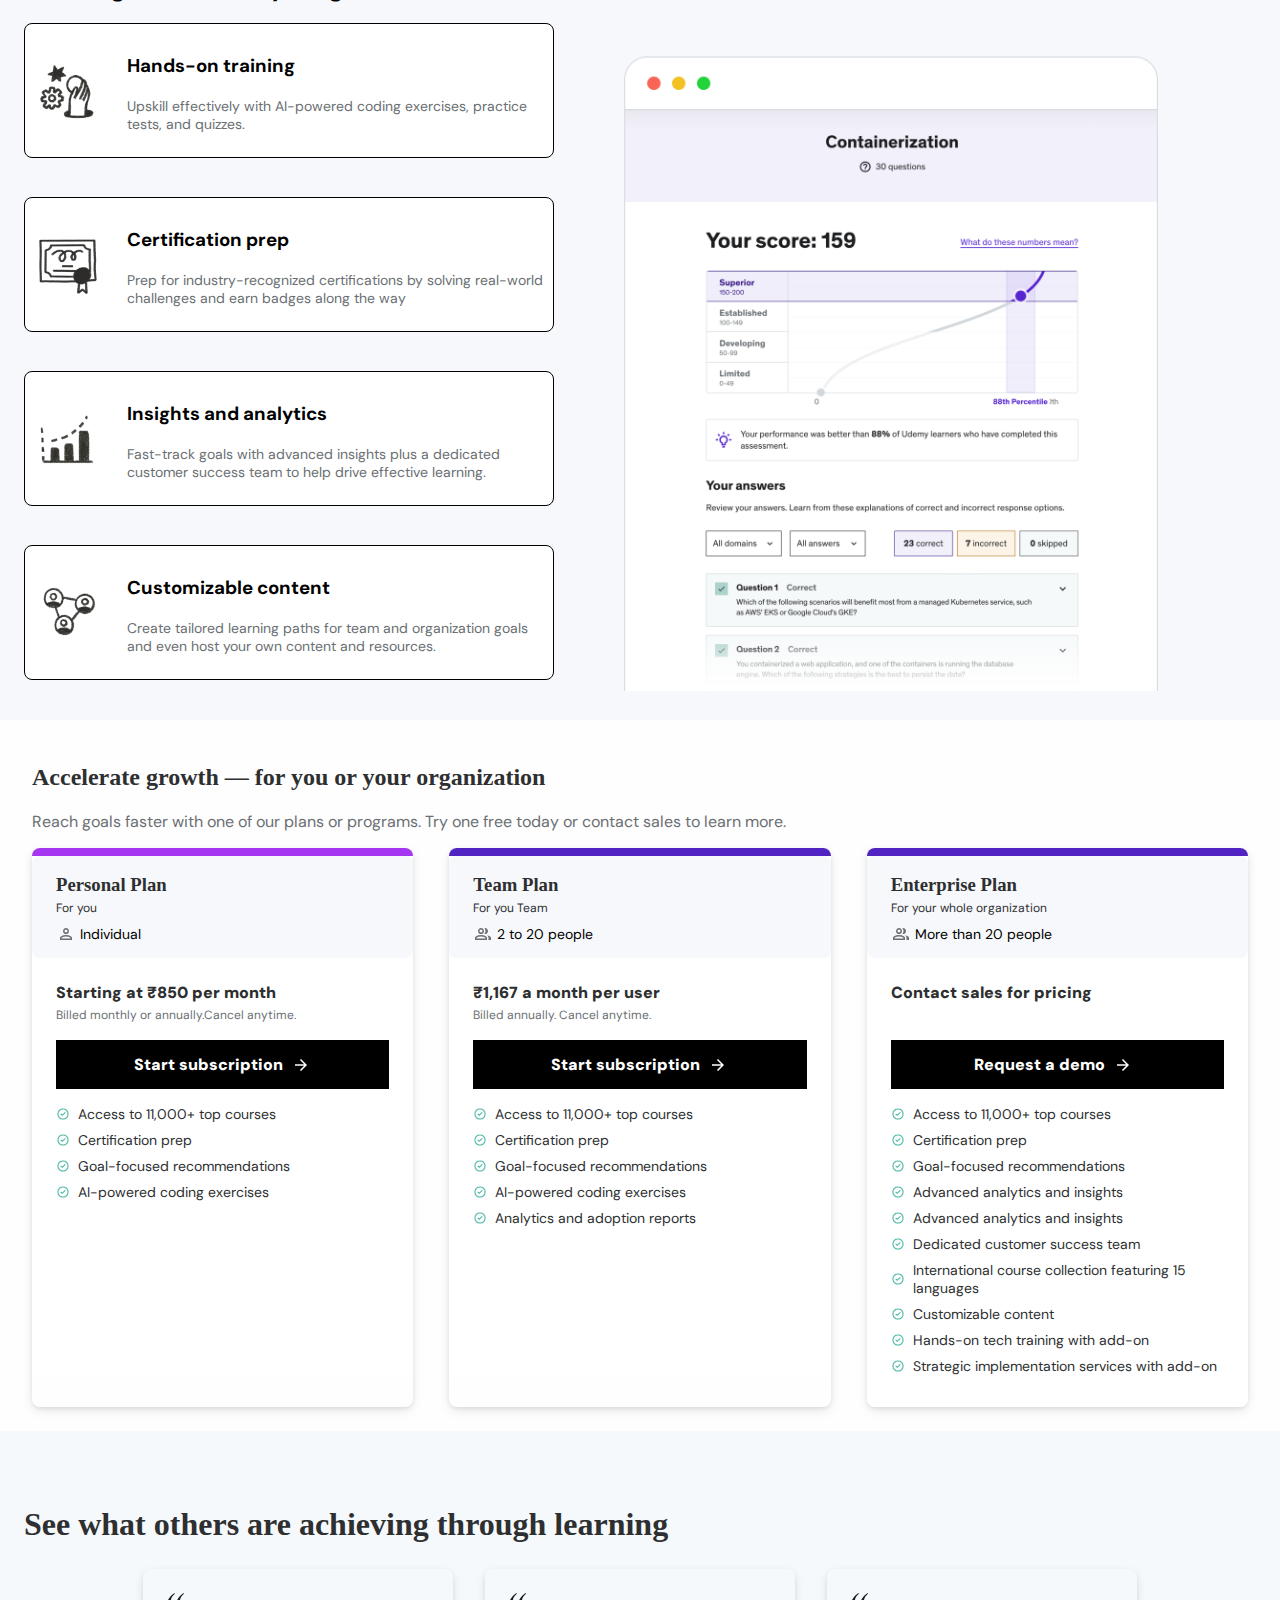
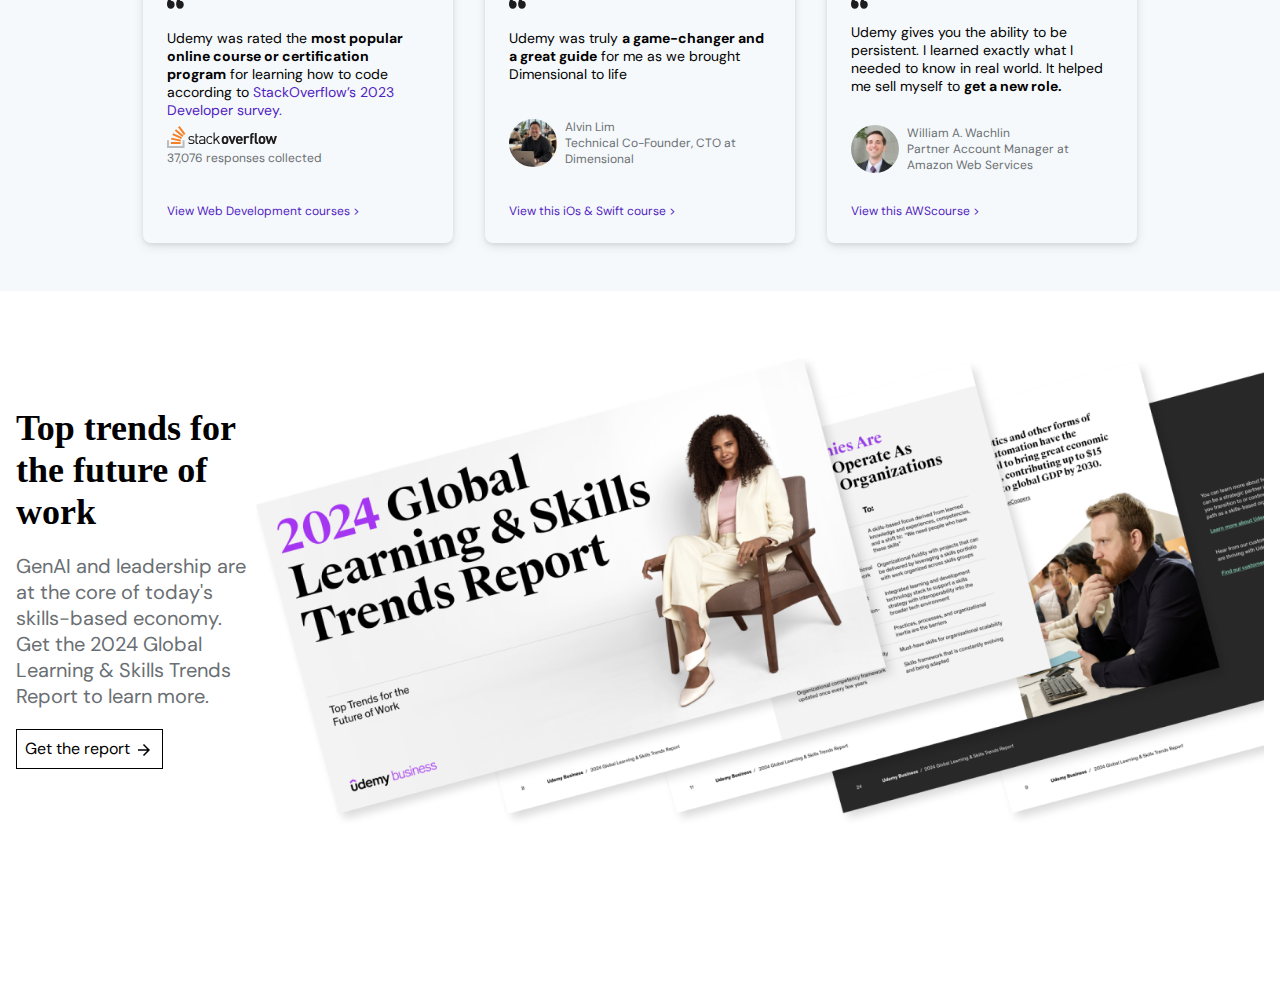
==== commit 501c3694: "completed" ====
--- a/index.html
+++ b/index.html
@@ -13,10 +13,10 @@
   </head>
   <body>
     <header>
-      <div class="hamburger-icon-container">
+      <div class="hamburger-icon-for-mobile-container">
         <img src="./images/menu-icon.svg" alt="hamburger-icon" />
       </div>
-      <div class="logo-container">
+      <div class="udemy-logo-container">
         <img src="./images/udemy-logo.svg" alt="udemy-logo" />
       </div>
       <div class="categories-container">
@@ -76,8 +76,9 @@
         <img src="./images/language-icon.svg" alt="language-icon" />
       </div>
     </header>
-    <main>
-      <section class="hero-section-images-container">
+
+    <section class="hero-section">
+      <div>
         <div class="hero-section-image-container first-image">
           <img
             class="hero-section-girl-img"
@@ -106,34 +107,31 @@
             <span class="view-plans">View Plans</span>
             <div class="search-bar-below-img">
               <input type="text" placeholder="What do you want to learn" />
-              <img
-                
-                src="./images/search_icon.svg"
-                alt=""
-                style="width: 24px"
-              />
+              <img src="./images/search_icon.svg" alt="" style="width: 24px" />
             </div>
           </div>
         </div> -->
         <img class="arrow left-arrow" src="./images/arrow.png" alt="" />
         <img class="arrow right-arrow" src="./images/arrow.png" alt="" />
-      </section>
-      <div class="info-below-hero-section-images">
-        <div>All the skills you need in one place</div>
-        <p>
-          From critical skills to technical topics, Udemy supports your
-          professional development.
-        </p>
-      </div>
-      <div class="learning-topics">
-        <p class="web-dev">Web&nbsp;Development</p>
-        <p>IT&nbsp;Certificates</p>
-        <p>Leadership</p>
-        <p>Data&nbsp;Science</p>
-        <p>Communication</p>
-        <p>Business&nbsp;Analytics&nbsp;&&nbsp;Intelligence</p>
-      </div>
-    </main>
+      </div>
+    </section>
+    <div class="info-below-hero-section-images">
+      <div>All the skills you need in one place</div>
+      <p>
+        From critical skills to technical topics, Udemy supports your
+        professional development.
+      </p>
+    </div>
+    <div class="learning-topics">
+      <p class="web-dev">Web&nbsp;Development</p>
+      <p>IT&nbsp;Certificates</p>
+      <p>Leadership</p>
+      <p>Data&nbsp;Science</p>
+      <p>Communication</p>
+      <p>Business&nbsp;Analytics&nbsp;&&nbsp;Intelligence</p>
+    </div>
+    <div class="horizontal-line"></div>
+
     <section class="course-container">
       <div>
         <div class="different-skills-button-container">
@@ -171,7 +169,7 @@
             <span>9M+&nbsp;Learners</span>
           </div>
         </div>
-        <div class="courses-card-container">
+        <div class="course-cards-container">
           <div class="course-card-container course-card-container-1">
             <img
               class="course-main-img"
@@ -269,5 +267,376 @@
         </div>
       </div>
     </section>
+
+    <section class="companies-trusted-container">
+      <p>
+        Trusted by over 15,000 companies and millions of learners around the
+        world
+      </p>
+      <div class="companies-trusted-logo-container">
+        <img src="./images/volkswagen_logo.svg" alt="" />
+        <img src="./images/samsung_logo.svg" alt="" />
+        <img src="./images/cisco_logo.svg" alt="" />
+
+        <img src="./images/procter_gamble_logo.svg" alt="" />
+        <img src="./images/hewlett_packard_enterprise_logo.svg" alt="" />
+        <img src="./images/citi_logo.svg" alt="" />
+        <img src="./images/ericsson_logo.svg" alt="" />
+      </div>
+    </section>
+
+    <section class="Learning-focused-on-your-goals">
+      <div>
+        <h2>Learning focused on your goals</h2>
+        <div class="all-usp-and-containerization-container">
+          <div class="all-usp-container">
+            <div class="usp-container">
+              <div>
+                <img src="./images/hands-on-practice.png" alt="" />
+                <div class="card-details">
+                  <h3>Hands-on training</h3>
+                  <p>
+                    Upskill effectively with AI-powered coding exercises,
+                    practice tests, and quizzes.
+                  </p>
+                </div>
+              </div>
+            </div>
+            <div class="usp-container">
+              <div>
+                <img src="./images/certificate.png" alt="" />
+                <div class="card-details">
+                  <h3>Certification prep</h3>
+                  <p>
+                    Prep for industry-recognized certifications by solving
+                    real-world challenges and earn badges along the way
+                  </p>
+                </div>
+              </div>
+            </div>
+            <div class="usp-container">
+              <div>
+                <img src="./images/empty-state-1.png" alt="" />
+                <div class="card-details">
+                  <h3>Insights and analytics</h3>
+                  <p>
+                    Fast-track goals with advanced insights plus a dedicated
+                    customer success team to help drive effective learning.
+                  </p>
+                </div>
+              </div>
+            </div>
+            <div class="usp-container">
+              <div>
+                <img src="./images/organizations-2.png" alt="" />
+                <div class="card-details">
+                  <h3>Customizable content</h3>
+                  <p>
+                    Create tailored learning paths for team and organization
+                    goals and even host your own content and resources.
+                  </p>
+                </div>
+              </div>
+            </div>
+          </div>
+          <div class="containerization-img-container">
+            <img src="./images/desktop-hands-on-learning-2x.png" alt="" />
+          </div>
+        </div>
+      </div>
+    </section>
+
+    <section class="plan-section">
+      <div>
+        <h2>Accelerate growth — for you or your organization</h2>
+        <p>
+          Reach goals faster with one of our plans or programs. Try one free
+          today or contact sales to learn more.
+        </p>
+        <div class="all-plans-container">
+          <div class="personal-plan-container plan-container">
+            <div class="plan-header">
+              <h3>Personal Plan</h3>
+              <span>For you</span>
+              <div>
+                <img src="./images/one-person.svg" alt="" />
+                Individual
+              </div>
+              <img
+                class="plan-dropdown-down-arrow-img-for-mobile"
+                src="./images/arrow_down.svg"
+                alt=""
+              />
+            </div>
+            <div class="plan-info">
+              <p class="price">Starting at ₹850 per month</p>
+              <span>Billed monthly or annually.Cancel anytime.</span>
+              <div class="start-plan-button-container">
+                <div class="start-plan-button">
+                  <p>Start subscription</p>
+                  <img src="./images/arrow_forward.svg" alt="" />
+                </div>
+              </div>
+              <div class="features">
+                <div class="one-feature-container">
+                  <img src="./images/check_circle.svg" alt="" />
+                  <p>Access to 11,000+ top courses</p>
+                </div>
+                <div class="one-feature-container">
+                  <img src="./images/check_circle.svg" alt="" />
+                  <p>Certification prep</p>
+                </div>
+
+                <div class="one-feature-container">
+                  <img src="./images/check_circle.svg" alt="" />
+                  <p>Goal-focused recommendations</p>
+                </div>
+                <div class="one-feature-container">
+                  <img src="./images/check_circle.svg" alt="" />
+                  <p>AI-powered coding exercises</p>
+                </div>
+              </div>
+            </div>
+          </div>
+          <div class="team-plan-container plan-container">
+            <div class="plan-header">
+              <h3>Team Plan</h3>
+              <span>For you Team</span>
+              <div>
+                <img src="./images/group.svg" alt="" />
+                2 to 20 people
+              </div>
+              <img
+                class="plan-dropdown-down-arrow-img-for-mobile"
+                src="./images/arrow_down.svg"
+                alt=""
+              />
+            </div>
+            <div class="plan-info">
+              <p class="price">₹1,167 a month per user</p>
+              <span>Billed annually.&nbsp;Cancel&nbsp;anytime.</span>
+              <div class="start-plan-button-container">
+                <div class="start-plan-button">
+                  <p>Start subscription</p>
+                  <img src="./images/arrow_forward.svg" alt="" />
+                </div>
+              </div>
+              <div class="features">
+                <div class="one-feature-container">
+                  <img src="./images/check_circle.svg" alt="" />
+                  <p>Access to 11,000+ top courses</p>
+                </div>
+                <div class="one-feature-container">
+                  <img src="./images/check_circle.svg" alt="" />
+                  <p>Certification prep</p>
+                </div>
+                <div class="one-feature-container">
+                  <img src="./images/check_circle.svg" alt="" />
+                  <p>Goal-focused recommendations</p>
+                </div>
+                <div class="one-feature-container">
+                  <img src="./images/check_circle.svg" alt="" />
+                  <p>AI-powered coding exercises</p>
+                </div>
+                <div class="one-feature-container">
+                  <img src="./images/check_circle.svg" alt="" />
+                  <p>Analytics and adoption reports</p>
+                </div>
+              </div>
+            </div>
+          </div>
+          <div class="enterprise-plan-container plan-container">
+            <div class="plan-header">
+              <h3>Enterprise Plan</h3>
+              <span>For your whole organization</span>
+              <div>
+                <img src="./images/group.svg" alt="" />
+                More than 20 people
+              </div>
+              <img
+                class="plan-dropdown-down-arrow-img-for-mobile"
+                src="./images/arrow_down.svg"
+                alt=""
+              />
+            </div>
+            <div class="plan-info">
+              <p class="price">Contact sales for pricing</p>
+              <span>Billed monthly</span>
+              <div class="start-plan-button-container">
+                <div class="start-plan-button">
+                  <p>Request a demo</p>
+                  <img src="./images/arrow_forward.svg" alt="" />
+                  <img src="" alt="" />
+                </div>
+              </div>
+              <div class="features">
+                <div class="one-feature-container">
+                  <img src="./images/check_circle.svg" alt="" />
+                  <p>Access to 11,000+ top courses</p>
+                </div>
+                <div class="one-feature-container">
+                  <img src="./images/check_circle.svg" alt="" />
+                  <p>Certification prep</p>
+                </div>
+                <div class="one-feature-container">
+                  <img src="./images/check_circle.svg" alt="" />
+                  <p>Goal-focused recommendations</p>
+                </div>
+                <div class="one-feature-container">
+                  <img src="./images/check_circle.svg" alt="" />
+                  <p>Advanced analytics and insights</p>
+                </div>
+                <div class="one-feature-container">
+                  <img src="./images/check_circle.svg" alt="" />
+                  <p>Advanced analytics and insights</p>
+                </div>
+                <div class="one-feature-container">
+                  <img src="./images/check_circle.svg" alt="" />
+                  <p>Dedicated customer success team</p>
+                </div>
+                <div class="one-feature-container">
+                  <img src="./images/check_circle.svg" alt="" />
+                  <p>International course collection featuring 15 languages</p>
+                </div>
+                <div class="one-feature-container">
+                  <img src="./images/check_circle.svg" alt="" />
+                  <p>Customizable content</p>
+                </div>
+                <div class="one-feature-container">
+                  <img src="./images/check_circle.svg" alt="" />
+                  <p>Hands-on tech training with add-on</p>
+                </div>
+                <div class="one-feature-container">
+                  <img src="./images/check_circle.svg" alt="" />
+                  <p>Strategic implementation services with add-on</p>
+                </div>
+              </div>
+            </div>
+          </div>
+        </div>
+      </div>
+    </section>
+    <section class="people-review-cards-section">
+      <div>
+        <h2>See what others are achieving through learning</h2>
+
+        <div class="people-review-cards-container">
+          <div class="one-person-review-card-container first-review-card">
+            <img class="quote-img" src="./images/quote.svg" alt="" />
+            <p class="review-lines">
+              Udemy was rated the
+              <strong
+                >most popular online course or certification program</strong
+              >
+              for learning how to code according to
+
+              <a href="">StackOverflow’s 2023 Developer survey.</a>
+            </p>
+            <img
+              class="stackoverflow-logo"
+              src="./images/logo_stackoverflow.svg"
+              alt=""
+            />
+            <span>37,076 responses collected</span>
+            <a class="navigate" href="">View Web Development courses ></a>
+          </div>
+          <div class="one-person-review-card-container review-card-2">
+            <img class="quote-img" src="./images/quote.svg" alt="" />
+            <p class="review-lines">
+              Udemy was truly
+              <strong>a game-changer and a great guide</strong> for me as we
+              brought Dimensional to life
+            </p>
+            <div class="review-img-and-name">
+              <img
+                class="review-person-img"
+                class="stackoverflow-logo"
+                src="./images/Alvin_Lim.jpeg"
+                alt=""
+              />
+              <span class="review-person-name"
+                >Alvin Lim
+                <br />
+                Technical Co-Founder, CTO at Dimensional
+              </span>
+            </div>
+            <a class="navigate" href="">View this iOs & Swift course ></a>
+          </div>
+
+          <div class="one-person-review-card-container review-card-3">
+            <img class="quote-img" src="./images/quote.svg" alt="" />
+            <p class="review-lines">
+              Udemy gives you the ability to be persistent. I learned exactly
+              what I needed to know in real world. It helped me sell myself to
+              <strong>get a new role.</strong>
+            </p>
+            <div class="review-img-and-name">
+              <img
+                class="review-person-img"
+                class="stackoverflow-logo"
+                src="./images/William_A_Wachlin.jpeg"
+                alt=""
+              />
+              <span class="review-person-name"
+                >William A. Wachlin
+                <br />
+                Partner Account Manager at Amazon Web Services
+              </span>
+            </div>
+            <a class="navigate" href="">View this AWScourse ></a>
+          </div>
+          <div class="one-person-review-card-container review-card-4">
+            <img class="quote-img" src="./images/quote.svg" alt="" />
+            <p class="review-lines">
+              With Udemy Business employees were able to marry the two together,
+              technology and consultant soft skills... to help
+              <strong>drive their careers forward.</strong>
+            </p>
+            <div class="review-img-and-name">
+              <img
+                class="review-person-img"
+                class="stackoverflow-logo"
+                src="./images/Ian_Stevens.png"
+                alt=""
+              />
+              <span class="review-person-name"
+                >Ian Stevens
+                <br />
+                Head of Capability Development, North America at Publicis
+                Sapient
+              </span>
+            </div>
+            <a class="navigate" href="">Read full story ></a>
+          </div>
+        </div>
+      </div>
+    </section>
+    <section class="global-learning-and-skills-trends-report-section">
+      <div class="details-and-img-container">
+        <div class="details">
+          <div class="heading">Top trends for the future of work</div>
+          <p>
+            GenAI and leadership are at the core of today's skills-based
+            economy. Get the 2024 Global Learning & Skills Trends Report to
+            learn more.
+          </p>
+          <div class="get-report-btn">
+            Get the report
+            <img
+              src="./images/arrow_forward_black.svg"
+              alt=""
+              style="width: 20px"
+            />
+          </div>
+        </div>
+        <div class="report-img-container">
+          <img
+            class="report-img"
+            src="./images/image_revision_12024_Angled_trend_reports.png"
+            alt=""
+          />
+        </div>
+      </div>
+    </section>
   </body>
 </html>
--- a/style.css
+++ b/style.css
@@ -2,19 +2,20 @@
   box-sizing: border-box;
 }
 :root {
-  --standard-black-border: 1px solid black;
+  --standard-black-border: 1px solid #2d2f31;
   --primary-black-color: #2d2f31;
 }
 body {
   margin: 0;
   padding: 0;
   font-family: "DM Sans", sans-serif;
-  margin-bottom: 500px;
+  margin-bottom: 100px;
 }
 ul {
   margin: 0;
   padding: 0;
 }
+
 /* css for header */
 header {
   color: var(--primary-black-color);
@@ -23,31 +24,30 @@
   justify-content: space-between;
   align-items: center;
   box-shadow: 0 2px 4px rgba(0, 0, 0, 0.08), 0 4px 12px rgba(0, 0, 0, 0.08);
-  background-color: #fefffe;
+  background-color: #fff;
   font-size: 14px;
-  font-weight: 500;
-  padding-inline: 1rem;
+  padding-inline: 24px;
   position: relative;
-  z-index: 2;
+  z-index: 10;
 }
 
 header > div {
   padding-block: 28px;
 }
 
-header > .logo-container {
+header > .udemy-logo-container {
   padding-block: 14px;
 }
-.logo-container > img {
+.udemy-logo-container > img {
   width: 91px;
 }
 .search-container {
   border: var(--standard-black-border);
-  border-radius: 24px;
+  border-radius: 99999px;
   padding-inline: 8px;
   display: flex;
   flex-grow: 1;
-  background-color: #f6f9fb;
+  background-color: #f7f9fa;
   padding-block: 0px;
 }
 .search-container > input {
@@ -57,7 +57,7 @@
   outline: 0;
   background-color: transparent;
   font-family: inherit;
-  height: 100%;
+  /* height: 100%; */
 }
 
 .udemy-business,
@@ -73,7 +73,7 @@
 .cart-container > img {
   vertical-align: middle;
 }
-/* hover css on .udemy-business,.tech-on-udemy-container,.cart-container */
+/* hover css on  udemy-business, tech-on-udemy-container, cart-container */
 
 .udemy-business > div,
 .tech-on-udemy-container > div,
@@ -81,7 +81,7 @@
   font-weight: 700;
   font-size: 16px;
   position: absolute;
-  top: 75px;
+  top: 76px;
   right: 4px;
   width: 280px;
   text-align: center;
@@ -152,39 +152,34 @@
 div.language-icon-container:hover {
   background-color: #e3e7ea;
 }
-.div.search-container:hover {
+div.search-container:hover {
   background-color: rgb(227, 231, 234, 0.5);
 }
 
-/* hover on seearch */
+/* hover on search */
 .singup-button-container:hover {
   background-color: var(--primary-black-color);
 }
 
 /* Hide mobile Icons for desktop*/
-.hamburger-icon-container,
+.hamburger-icon-for-mobile-container,
 .search-icon-for-mobile {
   display: none;
 }
 
-/* div.show {
-  display: block;
-} */
-
-/* css for  section .hero-section-images-container */
-main {
+/******** css for  section .hero-section ********/
+.hero-section > div {
   margin-inline: auto;
   max-width: 1340px;
 }
-.hero-section-images-container {
+.hero-section > div {
   position: relative;
 }
 
 .hero-section-image-container {
   font-family: Georgia, "Times New Roman", Times, serif;
-
-  margin-inline: auto;
-  position: relative;
+  /* margin-inline: auto; */
+  /* position: relative; */
 }
 .hero-section-image-container > img {
   max-width: 100%;
@@ -232,7 +227,7 @@
   right: 10px;
 }
 
-/* text below img banner */
+/* info-below-hero-section-images */
 .info-below-hero-section-images {
   padding-inline: 1rem;
   padding-block: 2rem;
@@ -250,7 +245,10 @@
   color: #6a6f73;
 }
 
+/* learning-topics */
 .learning-topics {
+  max-width: 1340px;
+  margin-inline: auto;
   display: flex;
   gap: 1rem;
   padding-inline: 1rem;
@@ -263,6 +261,15 @@
 .learning-topics p:hover {
   color: black;
 }
+.horizontal-line {
+  max-width: 1340px;
+  margin-inline: auto;
+  padding-inline: 1rem;
+  border: 1px solid #6a6f73;
+  width: 98%;
+}
+
+/* section course container */
 .course-container {
   background-color: #f7f8fb;
 }
@@ -275,14 +282,11 @@
   display: flex;
   gap: 1rem;
   overflow: hidden;
-  border-top: 1px solid #000;
   padding-block: 2rem;
   padding-inline: 1rem;
 }
 .different-skills-button-container > div {
   border-radius: 50px;
-
-  /* padding:16px 24px; */
   padding: 0.5rem;
   padding-inline: 1rem;
 
@@ -318,12 +322,12 @@
   gap: 32px;
   padding-bottom: 32px;
 }
-.courses-card-container {
+.course-cards-container {
   padding-inline: 16px;
   display: flex;
   gap: 16px;
 }
-.courses-card-container .course-card-container {
+.course-cards-container .course-card-container {
   max-width: 310px;
   box-shadow: 0 2px 4px rgba(0, 0, 0, 0.08), 0 4px 12px rgba(0, 0, 0, 0.08);
   border-radius: 8px;
@@ -375,11 +379,356 @@
   left: 50%;
   transform: translateX(-50%);
 }
+
+/* companies trusted section */
+
+.companies-trusted-container {
+  display: flex;
+  flex-direction: column;
+  justify-content: center;
+  align-items: center;
+  color: #6a6f73;
+  font-size: 19px;
+  /* margin-top: 32px; */
+  padding: 3rem 4rem;
+  box-shadow: rgba(0, 0, 0, 0.02) 0px 1px 3px 0px,
+    rgba(27, 31, 35, 0.15) 0px 0px 0px 1px;
+  gap: 10px;
+  background-color: #fefffe;
+}
+.companies-trusted-container .companies-trusted-logo-container {
+  display: flex;
+  width: 100%;
+  max-width: 1170px;
+
+  justify-content: center;
+
+  flex-wrap: wrap;
+  gap: 100px;
+  /* padding-right: 100px; */
+}
+/* section:Learning focused on your goals */
+.Learning-focused-on-your-goals {
+  background-color: #f7f8fb;
+}
+.Learning-focused-on-your-goals > div {
+  margin-inline: auto;
+  max-width: 1340px;
+  padding: 24px;
+}
+.Learning-focused-on-your-goals > div h2 {
+  margin-top: 0;
+}
+.usp-container img {
+  width: 64px;
+}
+.usp-container > div {
+  padding: 10px;
+  display: flex;
+  justify-content: center;
+  align-items: center;
+  max-width: 530px;
+  border: 1px solid black;
+  background-color: white;
+  gap: 28px;
+  border-radius: 8px;
+  margin-bottom: 16px;
+}
+.usp-container:hover > div {
+  background-color: rgba(106, 111, 115, 0.1);
+}
+.usp-container > div h2 {
+  color: #2d2f31;
+}
+.usp-container > div p {
+  color: #6a6f73;
+  font-size: 14px;
+}
+.usp-container > div img {
+  flex-shrink: 0;
+  vertical-align: middle;
+}
+/* .usp-container>div:active {
+  border: 1px solid #A435F0;
+  border-left: 10px solid #A435F0;
+} */
+.containerization-img-container img {
+  max-width: 610px;
+  width: 100%;
+}
+.all-usp-and-containerization-container {
+  display: flex;
+  gap: 2rem;
+}
+.all-usp-container {
+  display: flex;
+  flex-direction: column;
+  justify-content: space-between;
+}
+
+/* plans section */
+
+.plan-section {
+  padding: 24px 32px;
+  background-color: #fffefe;
+}
+.plan-section > div {
+  max-width: 1340px;
+  margin-inline: auto;
+}
+.plan-section h2 {
+  color: #2d2f31;
+  font-family: serif;
+}
+.plan-section h2 + p {
+  color: #6a6f73;
+}
+.all-plans-container {
+  display: flex;
+  gap: 36px;
+  justify-content: center;
+}
+.personal-plan-container.plan-container {
+  border-top: 8px solid #a435f0;
+}
+.plan-container {
+  max-width: 420px;
+  width: 100%;
+
+  box-shadow: 0 2px 4px rgba(0, 0, 0, 0.08), 0 4px 12px rgba(0, 0, 0, 0.08);
+
+  border-radius: 8px;
+  overflow: hidden;
+}
+.plan-container h3 {
+  margin-bottom: 0;
+  color: #2d2f31;
+  font-family: serif;
+}
+.plan-container h3 + span {
+  font-size: 12px;
+  color: #2d2f31;
+}
+.plan-header {
+  padding: 0px 24px;
+  border-radius: 8px;
+  position: relative;
+  display: flex;
+  flex-direction: column;
+  gap: 4px;
+  padding-bottom: 14px;
+  background-color: #f7f8fb;
+  position: relative;
+}
+.plan-header > div {
+  display: flex;
+  align-items: center;
+  gap: 4px;
+  margin-top: 4px;
+  font-size: 14px;
+}
+
+.plan-info {
+  background-color: white;
+  color: #2d2f31;
+  padding: 24px;
+  min-height: 420px;
+}
+
+.plan-info .price {
+  font-weight: 900;
+  margin: 0;
+}
+.price + span {
+  font-size: 12px;
+  color: #6a6f73;
+}
+.start-plan-button-container {
+  margin-block: 16px;
+}
+.start-plan-button {
+  background-color: black;
+  color: white;
+
+  display: flex;
+  justify-content: center;
+  align-items: center;
+  gap: 8px;
+  font-weight: 900;
+}
+.start-plan-button p {
+  margin-block: 14px;
+}
+div.plan-info .features > div {
+  font-size: 14px;
+  /* display: flex;
+flex-direction: column;
+gap: 8px;
+margin-bottom: 8px; */
+}
+
+.features img {
+  width: 14px;
+  vertical-align: middle;
+  margin-right: 8px;
+}
+.features .one-feature-container {
+  display: flex;
+  padding-bottom: 8px;
+  align-items: center;
+}
+.features .one-feature-container p {
+  margin-bottom: 0;
+  margin-top: 0;
+}
+.features .one-feature-container img {
+  vertical-align: middle;
+}
+.enterprise-plan-container.plan-container,
+.team-plan-container.plan-container {
+  border-top: 8px solid #5123c3;
+}
+.enterprise-plan-container .price + span {
+  visibility: hidden;
+}
+.plan-dropdown-down-arrow-img-for-mobile {
+  display: none;
+}
+
+/* review section */
+.people-review-cards-section {
+  background-color: #f6f9fb;
+}
+
+.people-review-cards-section > div {
+  max-width: 1340px;
+  margin-inline: auto;
+  padding: 48px 24px;
+}
+.people-review-cards-section h2 {
+  font-size: 32px;
+  font-family: serif;
+  font-weight: 700;
+  color: #2d2f31;
+}
+.people-review-cards-section a {
+  text-decoration-line: none;
+  color: #5022c3;
+}
+.one-person-review-card-container {
+  max-width: 310px;
+  width: 100%;
+  padding: 24px;
+  box-shadow: 0 2px 4px rgba(0, 0, 0, 0.08), 0 4px 12px rgba(0, 0, 0, 0.08);
+  border-radius: 8px;
+  display: flex;
+  flex-direction: column;
+  font-size: 12px;
+  justify-content: space-between;
+}
+.quote-img {
+  max-width: 17px;
+}
+.stackoverflow-logo {
+  max-width: 110px;
+  margin-bottom: -10px;
+}
+.people-review-cards-container img + span {
+  color: #6a6f73;
+}
+.review-lines {
+  font-size: 14px;
+  margin-bottom: 30px;
+}
+.navigate {
+  display: inline-block;
+  margin-top: 30px;
+}
+.people-review-cards-container {
+  display: flex;
+  gap: 32px;
+}
+.review-img-and-name {
+  display: flex;
+  gap: 8px;
+}
+.review-person-img {
+  max-width: 48px;
+  border-radius: 100%;
+  flex-shrink: 0;
+}
+.review-person-name {
+  float: right;
+}
+.first-review-card .review-lines {
+  margin-bottom: 0px;
+}
+/* global skill section */
+.global-learning-and-skills-trensd-report-section {
+  background-color: #fefffe;
+}
+.global-learning-and-skills-trends-report-section > div {
+  max-width: 1340px;
+  margin-inline: auto;
+  padding-inline: 1rem;
+}
+.report-img-container {
+  max-width: 1034px;
+}
+.report-img {
+  max-width: 1034px;
+  flex-shrink: 1;
+  width: 100%;
+}
+.details-and-img-container {
+  display: flex;
+  align-items: center;
+  /* justify-content: center; */
+}
+.global-learning-and-skills-trends-report-section .details {
+  display: flex;
+  flex-direction: column;
+}
+.details {
+  max-width: 240px;
+  /* flex-shrink: 0; */
+}
+.details .heading {
+  font-size: 36px;
+  font-family: serif;
+  font-weight: 700;
+}
+.details > p {
+  font-size: 20px;
+
+  color: #6a6f73;
+}
+div.get-report-btn {
+  border: 1px solid black;
+  max-width: max-content;
+  font-size: 16 px;
+  padding: 0.5rem;
+  font-family: dm sans;
+}
+div.get-report-btn img {
+  vertical-align: middle;
+}
+
+.arrow {
+  display: none;
+}
+
 @media (width<1300px) {
-  .courses-card-container {
+  .course-cards-container {
     justify-content: space-evenly;
   }
   .course-card-container-4 {
+    display: none;
+  }
+  .people-review-cards-container {
+    justify-content: center;
+  }
+  .review-card-4 {
     display: none;
   }
 }
@@ -396,6 +745,9 @@
     max-width: 350px;
     padding-block: 16px;
   }
+  .companies-trusted-container .companies-trusted-udemy-logo-container {
+    gap: 20px;
+  }
 }
 @media (width<=1050px) {
   .plans-and-pricing {
@@ -410,6 +762,9 @@
     display: none;
   }
   .course-card-container-3 {
+    display: none;
+  }
+  .horizontal-line {
     display: none;
   }
 }
@@ -427,23 +782,37 @@
     display: flex;
     gap: 1rem;
   }
-  .hamburger-icon-container,
+  .cart-container:hover > div {
+    display: none;
+  }
+  .hamburger-icon-for-mobile-container,
   .search-icon-for-mobile {
     display: block;
   }
-
-  header > div {
-    padding-top: 0.7rem;
-    padding-bottom: 1px;
-  }
-  .logo-container > img {
-    width: 75px;
-  }
-  header > .logo-container {
-    padding-block: 1px;
+  .hamburger-icon-for-mobile-container {
+    padding-block: 10px;
+  }
+  .hamburger-icon-for-mobile-container img {
+    max-width: 20px;
+  }
+
+  .udemy-logo-container > img {
+    width: 70px;
+  }
+  header > .udemy-logo-container {
+    padding-block: 0px;
   }
   .cart-container {
-    padding-bottom: 4px;
+    padding-block: 12px;
+  }
+  .cart-container img {
+    max-width: 20px;
+  }
+  .cart-container:hover .cart-icon {
+    display: block;
+  }
+  .cart-container:hover .purple-cart-icon {
+    display: none;
   }
 
   /* for section with bg-img */
@@ -453,6 +822,70 @@
   }
   .hero-section-image-info > div {
     font-size: 18px;
+  }
+  .usp-container > div img {
+    display: none;
+  }
+  .details .heading {
+    font-size: 28px;
+  }
+  .details > p {
+    font-size: 16px;
+  }
+  .details div.get-report-btn {
+    font-size: 16px;
+  }
+  .people-review-cards-container {
+    justify-content: space-evenly;
+  }
+  .review-card-3 {
+    display: none;
+  }
+}
+
+@media (width<=980px) {
+  .all-plans-container {
+    flex-direction: column;
+    gap: 0;
+  }
+  .plan-container {
+    max-width: 100%;
+  }
+  .plan-info {
+    display: none;
+    transition: all 0.5s ease-in-out;
+  }
+  .plan-dropdown-down-arrow-img-for-mobile {
+    display: block;
+    width: 24px;
+    position: absolute;
+    right: 16px;
+    top: 16px;
+    transition: all 0.25s ease-in-out;
+  }
+  .open-course-info {
+    display: block;
+  }
+  .rotate-arrow img {
+    transform: rotate(-180deg);
+  }
+  .plan-info {
+    min-height: unset;
+  }
+  .personal-plan-container .features {
+    display: grid;
+    grid-template-columns: repeat(2, 1fr);
+    grid-template-rows: repeat(2, 2fr);
+  }
+  .team-plan-container .features {
+    display: grid;
+    grid-template-columns: repeat(2, 1fr);
+    grid-template-rows: repeat(3, 2fr);
+  }
+  .enterprise-plan-container .features {
+    display: grid;
+    grid-template-columns: repeat(2, 1fr);
+    grid-template-rows: repeat(5, 2fr);
   }
 }
 
@@ -512,4 +945,30 @@
     left: 0%;
     transform: translateX(-0%);
   }
-}
+  .companies-trusted-container {
+    padding: 2rem;
+    font-size: 16px;
+  }
+  .companies-trusted-container .companies-trusted-udemy-logo-container {
+    gap: 20px;
+  }
+  .companies-trusted-udemy-logo-container img {
+    width: 40px;
+  }
+  .all-usp-container {
+    display: none;
+  }
+  .review-card-2 {
+    display: none;
+  }
+}
+
+@media (width<=620px) {
+  .personal-plan-container .features,
+  .team-plan-container .features,
+  .enterprise-plan-container .features {
+    /* display: flex;
+    flex-direction: column; */
+    display: unset;
+  }
+}
